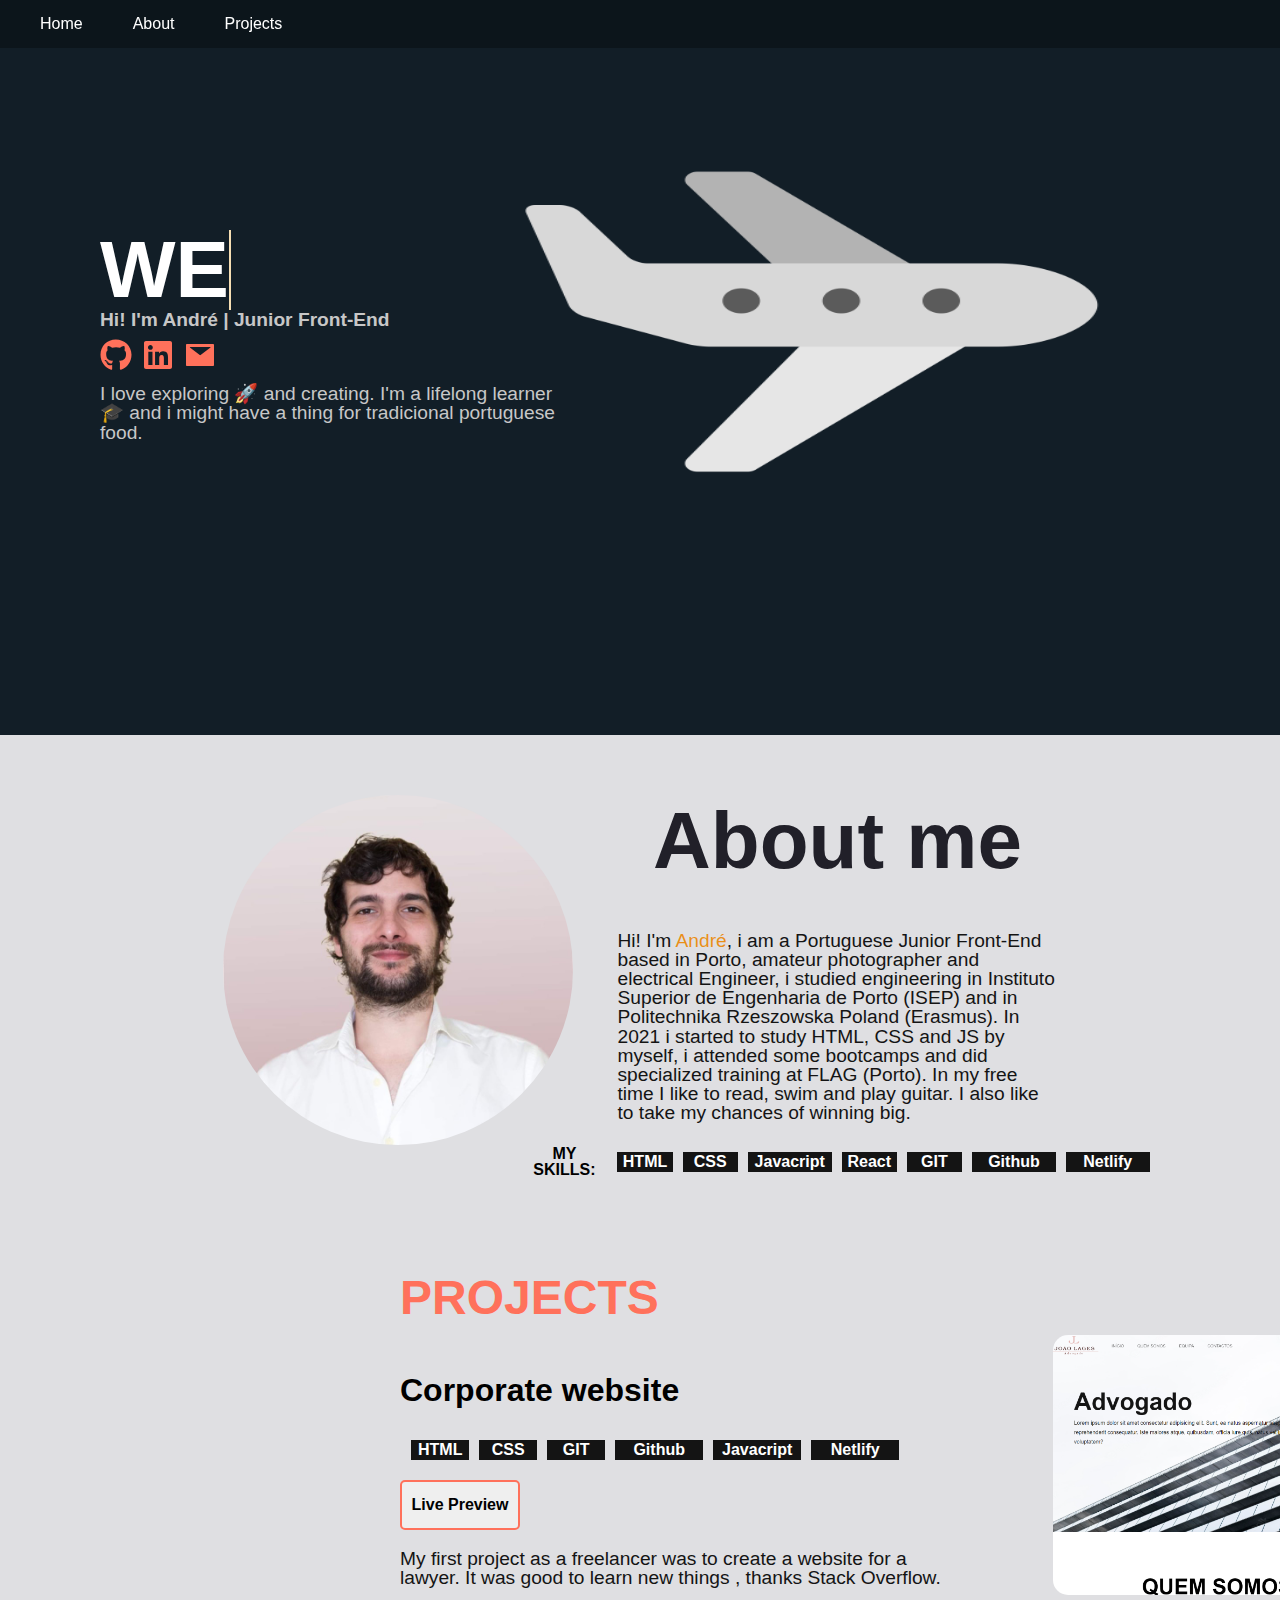
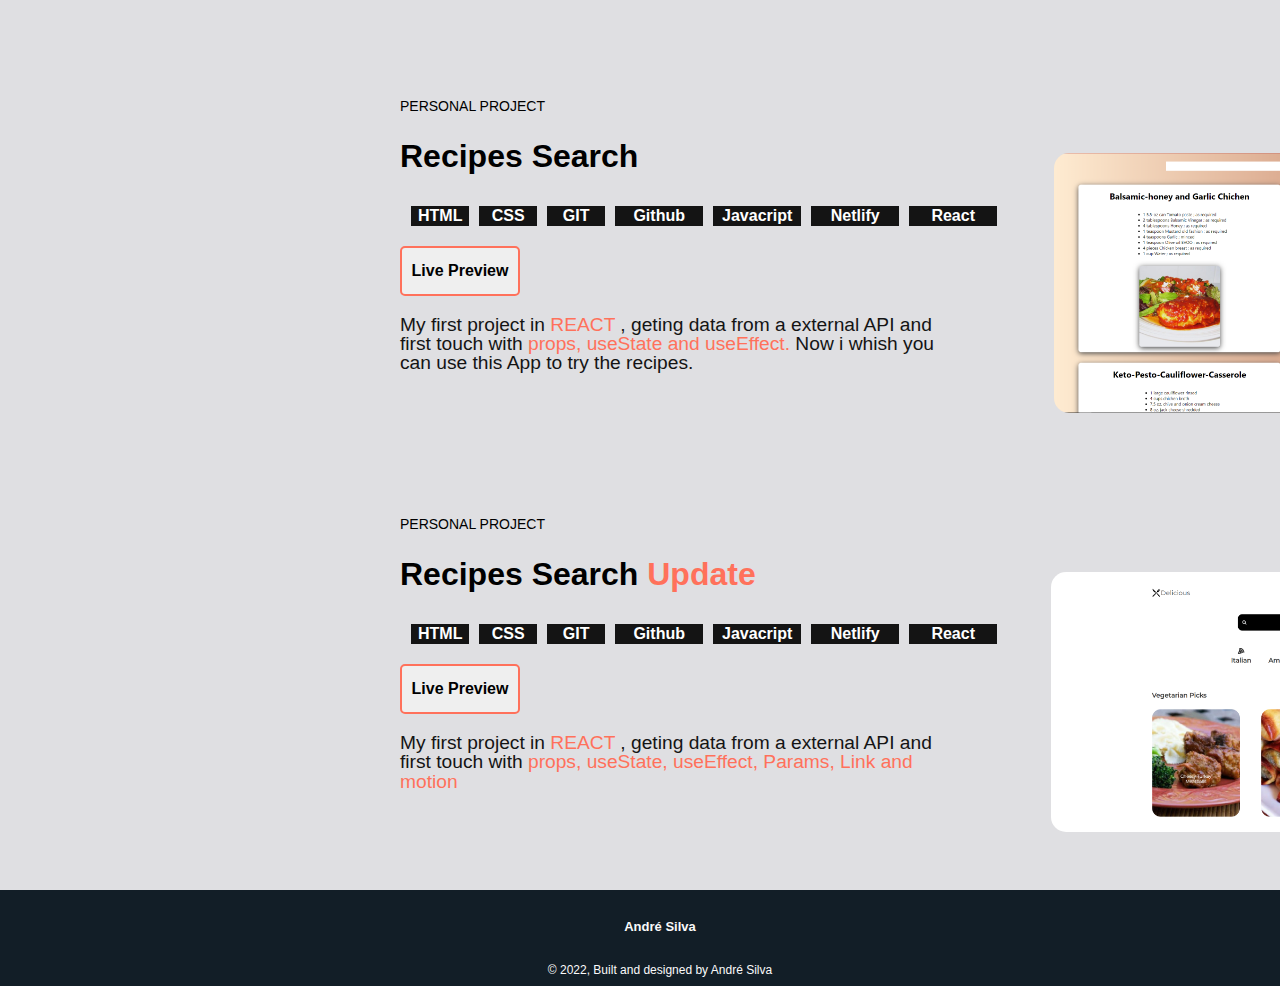
==== index.html @ 466aa3d3 "13 commit" ====
<!DOCTYPE html>
<html lang="en">

<head>
  <meta charset="UTF-8">
  <meta http-equiv="X-UA-Compatible" content="IE=edge">
  <meta name="viewport" content="width=device-width, initial-scale=1.0">
  <link rel="stylesheet" href="style.css">
  <link rel="icon" href="./img/favicon.ico" type="image/x-icon">
  <title>André Silva</title>
</head>

<body>

  <div class="preloader">
    <img src="/img/loading-opaque.gif" alt="">
    <h3>Loading....</h3>
  </div>

  <header>
    <div id="nav" class="nav-container">
      <div class="logo-container">
        <a href="/index.html">
        </a>
      </div>
      </button>
      <button class="mobile-nav-toggle" aria-controls="right-side-nav" aria-expanded="false">
        <span class="sr-only"></span>
      </button>

      <div id="right-side-nav" data-visible="false" class="right-side-nav">
        <div class="nav-items">
          <ul id="menu">
            <li><a class="nav" href="/index.html">Home</a></li>
            <li><a class="nav" href="/#me">About</a></li>
            <li><a class="nav" href="/#proj">Projects</a></li>
          </ul>
        </div>
      </div>
    </div>
  </header>

  <div class="main">
    <div class="mission">
      <div class="content">
        <h4 class="typing"> </h4>
        <img class="plane" src="./img/PLANE.png" alt="">
        <img class="cloud1" src="./img/CLOUDS.png" alt="cloud1">
        <img class="cloud2" src="./img/CLOUDS.png" alt="cloud2">
        <img class="cloud3" src="./img/CLOUDS.png" alt="cloud3">

        <h4 class="description"> Hi! I'm André | Junior Front-End
          <div class="social">
            <a href="https://github.com/andremasilva">
              <svg stroke="currentColor" fill="currentColor" stroke-width="0" viewBox="0 0 496 512" height="1em"
                width="1em" xmlns="http://www.w3.org/2000/svg" style="  font-size: 2rem;color: rgb(255, 113, 91);">
                <path
                  d="M165.9 397.4c0 2-2.3 3.6-5.2 3.6-3.3.3-5.6-1.3-5.6-3.6 0-2 2.3-3.6 5.2-3.6 3-.3 5.6 1.3 5.6 3.6zm-31.1-4.5c-.7 2 1.3 4.3 4.3 4.9 2.6 1 5.6 0 6.2-2s-1.3-4.3-4.3-5.2c-2.6-.7-5.5.3-6.2 2.3zm44.2-1.7c-2.9.7-4.9 2.6-4.6 4.9.3 2 2.9 3.3 5.9 2.6 2.9-.7 4.9-2.6 4.6-4.6-.3-1.9-3-3.2-5.9-2.9zM244.8 8C106.1 8 0 113.3 0 252c0 110.9 69.8 205.8 169.5 239.2 12.8 2.3 17.3-5.6 17.3-12.1 0-6.2-.3-40.4-.3-61.4 0 0-70 15-84.7-29.8 0 0-11.4-29.1-27.8-36.6 0 0-22.9-15.7 1.6-15.4 0 0 24.9 2 38.6 25.8 21.9 38.6 58.6 27.5 72.9 20.9 2.3-16 8.8-27.1 16-33.7-55.9-6.2-112.3-14.3-112.3-110.5 0-27.5 7.6-41.3 23.6-58.9-2.6-6.5-11.1-33.3 2.6-67.9 20.9-6.5 69 27 69 27 20-5.6 41.5-8.5 62.8-8.5s42.8 2.9 62.8 8.5c0 0 48.1-33.6 69-27 13.7 34.7 5.2 61.4 2.6 67.9 16 17.7 25.8 31.5 25.8 58.9 0 96.5-58.9 104.2-114.8 110.5 9.2 7.9 17 22.9 17 46.4 0 33.7-.3 75.4-.3 83.6 0 6.5 4.6 14.4 17.3 12.1C428.2 457.8 496 362.9 496 252 496 113.3 383.5 8 244.8 8zM97.2 352.9c-1.3 1-1 3.3.7 5.2 1.6 1.6 3.9 2.3 5.2 1 1.3-1 1-3.3-.7-5.2-1.6-1.6-3.9-2.3-5.2-1zm-10.8-8.1c-.7 1.3.3 2.9 2.3 3.9 1.6 1 3.6.7 4.3-.7.7-1.3-.3-2.9-2.3-3.9-2-.6-3.6-.3-4.3.7zm32.4 35.6c-1.6 1.3-1 4.3 1.3 6.2 2.3 2.3 5.2 2.6 6.5 1 1.3-1.3.7-4.3-1.3-6.2-2.2-2.3-5.2-2.6-6.5-1zm-11.4-14.7c-1.6 1-1.6 3.6 0 5.9 1.6 2.3 4.3 3.3 5.6 2.3 1.6-1.3 1.6-3.9 0-6.2-1.4-2.3-4-3.3-5.6-2z">
                </path>
              </svg>
              </svg>
            </a>
            <a href="http://www.linkedin.com/in/andrefrontend" target="blank"><svg stroke="currentColor"
                fill="currentColor" stroke-width="0" viewBox="0 0 448 512" height="1em" width="1em"
                xmlns="http://www.w3.org/2000/svg" style="  font-size: 2rem;color: rgb(255, 113, 91);">
                <path
                  d="M416 32H31.9C14.3 32 0 46.5 0 64.3v383.4C0 465.5 14.3 480 31.9 480H416c17.6 0 32-14.5 32-32.3V64.3c0-17.8-14.4-32.3-32-32.3zM135.4 416H69V202.2h66.5V416zm-33.2-243c-21.3 0-38.5-17.3-38.5-38.5S80.9 96 102.2 96c21.2 0 38.5 17.3 38.5 38.5 0 21.3-17.2 38.5-38.5 38.5zm282.1 243h-66.4V312c0-24.8-.5-56.7-34.5-56.7-34.6 0-39.9 27-39.9 54.9V416h-66.4V202.2h63.7v29.2h.9c8.9-16.8 30.6-34.5 62.9-34.5 67.2 0 79.7 44.3 79.7 101.9V416z">
                </path>
              </svg></a>
            <a href="mailto:andremasilva1991@gmail.com"><svg stroke="currentColor" fill="currentColor" stroke-width="0"
                viewBox="0 0 1024 1024" height="1em" width="1em" xmlns="http://www.w3.org/2000/svg"
                style="  font-size: 2rem;color:rgb(255, 113, 91);">
                <path
                  d="M928 160H96c-17.7 0-32 14.3-32 32v640c0 17.7 14.3 32 32 32h832c17.7 0 32-14.3 32-32V192c0-17.7-14.3-32-32-32zm-80.8 108.9L531.7 514.4c-7.8 6.1-18.7 6.1-26.5 0L189.6 268.9A7.2 7.2 0 0 1 194 256h648.8a7.2 7.2 0 0 1 4.4 12.9z">
                </path>
              </svg></a>
          </div>
          <p class="description"> I love exploring 🚀 and creating. I'm a lifelong learner🎓
            and i might have a thing for tradicional portuguese food.
          </p>
        </h4>

      </div>
    </div>
  </div>

  <div id="me" class="block">
    <div class="block-container">
      <div class="block-right">
        <img class="block-img" src="./img/me.jfif" alt="">
      </div>
      <div class="block-left">
        <h2 class="about">About me</h2>
        <p class="description2">Hi! I'm <span style="color:#eb8704e8">André</span>, i am a Portuguese
          Junior
          Front-End
          based in Porto, amateur photographer
          and electrical Engineer, i studied
          engineering in Instituto Superior de Engenharia de Porto (ISEP) and in Politechnika Rzeszowska Poland
          (Erasmus).
          In 2021 i started to study HTML, CSS and JS by myself, i attended some bootcamps and did specialized training
          at FLAG
          (Porto).
          In my free time I like to read, swim and play guitar. I also like to take my chances of winning big.
        </p>

        <div class="skills">
          <div class="skill1"> MY SKILLS: </div>
          <div class="skill2"> HTML </div>
          <div class="skill3"> CSS </div>
          <div class="skill4"> Javacript</div>
          <div class="skill5"> React </div>
          <div class="skill3"> GIT </div>
          <div class="skill4"> Github </div>
          <div class="skill4"> Netlify </div>
        </div>
      </div>
    </div>
  </div>

  <div class="proj" id="proj">


    <div class="projects">
      <div class="project">
        <h1 style="margin-bottom:30px;font-size: 3rem;color: rgb(255, 113, 91)">PROJECTS</h1>
        <h1 style="margin-bottom:30px;font-size: 2rem;">Corporate website</h1>
        <div class="skills">
          <div class="skill2"> HTML </div>
          <div class="skill3"> CSS </div>
          <div class="skill3"> GIT </div>
          <div class="skill4"> Github </div>
          <div class="skill4"> Javacript</div>
          <div class="skill4"> Netlify </div>
        </div>
        <button class="btn"> <a href="https://websitec0mpany.netlify.app/" target="_blank"
            rel="noopener noreferrer">Live
            Preview</a> </button>
        <p>My first project as a freelancer was to create a website for a lawyer.
          It was good to learn new things , thanks Stack Overflow.
        </p>
      </div>
      <div class="block-left">
        <img class="img-proj" src="/img/site test.png" alt="" srcset="">.
        </p>
      </div>
    </div>
    <div class="projects">
      <div class="project">
        PERSONAL PROJECT
        <h1 style="margin-bottom:30px;font-size: 2rem;">Recipes Search</h1>
        <div class="skills">
          <div class="skill2"> HTML </div>
          <div class="skill3"> CSS </div>
          <div class="skill3"> GIT </div>
          <div class="skill4"> Github </div>
          <div class="skill4"> Javacript</div>
          <div class="skill4"> Netlify </div>
          <div class="skill4"> React </div>
        </div>
        <button class="btn"> <a href="https://f0odsearch.netlify.app/" target="_blank" rel="noopener noreferrer">Live
            Preview</a> </button>
        <p>My first project in <span style="color: rgb(255, 113, 91)">REACT</span> , geting data from a external API and
          first touch with <span style="color: rgb(255, 113, 91)">props, useState and
            useEffect.</span>
          Now i whish you can use this App to try the recipes.
        </p>
      </div>
      <div class="block-left">
        <img class="img-proj" src="/img/food.png" alt="" srcset="">.
        </p>
      </div>
    </div>
    <div class="projects">
      <div class="project">
        PERSONAL PROJECT
        <h1 style="margin-bottom:30px;font-size: 2rem;">Recipes Search<span style="color: rgb(255, 113, 91)">
            Update</span></h1>
        <div class="skills">
          <div class="skill2"> HTML </div>
          <div class="skill3"> CSS </div>
          <div class="skill3"> GIT </div>
          <div class="skill4"> Github </div>
          <div class="skill4"> Javacript</div>
          <div class="skill4"> Netlify </div>
          <div class="skill4"> React </div>
        </div>
        <button class="btn"> <a href="https://deliciooouuuus.netlify.app/" target="_blank"
            rel="noopener noreferrer">Live
            Preview</a> </button>
        <p>My first project in <span style="color: rgb(255, 113, 91)">REACT</span> , geting data from a external API and
          first touch with <span style="color: rgb(255, 113, 91)">props, useState,
            useEffect, Params, Link and motion</span>
        </p>
      </div>
      <div class="block-left">
        <img class="img-proj" src="/img/delicious.png" alt="" srcset="">.
        </p>
      </div>
    </div>
  </div>

  <footer>
    <div class='footer'>
      <ul class="fList">
        <li class="ListItem">
          <h6>André Silva</h6>
        </li>
        <li class="ListItem">
          © 2022, Built and designed by André Silva
        </li>
      </ul>
    </div>
  </footer>

  <script src=" app.js"></script>
  <script src="nav.js"></script>
  <script src="lang.js"></script>

</body>

</html>
---- style.css ----
html {
  --scrollbarBG: #dbd8d8;
  --thumbBG: rgba(255, 113, 91, 0.616);
}
body::-webkit-scrollbar {
  width: 20px;
}

body {
  font-family: Arial, Helvetica, sans-serif;
  color: black;
  margin: auto;
  padding: 0;
  box-sizing: border-box;
  scroll-behavior: smooth;
  overflow-x: hidden;
  box-sizing: inherit;
  scrollbar-width: thin;
  scrollbar-color: var(--thumbBG) var(--scrollbarBG);
}
body::-webkit-scrollbar-track {
  background: var(--scrollbarBG);
}
body::-webkit-scrollbar-thumb {
  background-color: var(--thumbBG);
  border-radius: 6px;
  border: 3px solid var(--scrollbarBG);
}

div,
footer,
h1,
h3,
h4,
li,
p {
  font-family: sans-serif;
  line-height: 1;
}

.preloader {
  position: fixed;
  width: 100%;
  height: 100%;
  display: flex;
  flex-direction: column;
  justify-content: center;
  align-items: center;
  top: 0;
  background: #ffffff;
  z-index: 9999;
  transition: opacity 3s ease;
}

.preloader h3 {
  color: rgb(14, 11, 11);
  font-size: 50px;
  font-weight: 800;
  font-family: sans-serif;
}

.disppear {
  opacity: 0;
  pointer-events: none;
}

.nav-container {
  display: flex;
  width: 100%;
  position: fixed;
  width: 10;
  z-index: 999;
  background: rgb(0 0 0 / 29%);
}

.mobile-nav-toggle {
  display: none;
}

@media (max-width: 35em) {
  .right-side-nav {
    justify-content: center;
    position: fixed;
    inset: 0 0 40% 40%;
    border-top-left-radius: 1px;
    border-bottom-left-radius: 15px;
    background-color: #ffffff;
    z-index: 1000;
    transform: translateY(-1000%);
    transition: transform 350ms ease-out;
  }

  .right-side-nav[data-visible="true"] {
    transform: translateX(0%);
  }

  .nav-items ul {
    display: flex;
    flex-direction: column;
    align-items: center;
    align-items: center;
    padding: 0;
  }

  li a {
    color: #000000 !important;
  }

  .mobile-nav-toggle {
    position: absolute;
    background-image: url(./img/hamburger.png);
    background-color: transparent;
    background-repeat: no-repeat;
    width: 2rem;
    border: none;
    aspect-ratio: 1;
    top: 1.5rem;
    right: 2rem;
    z-index: 9999;
    display: block;
  }

  .mobile-nav-toggle[aria-expanded="true"] {
    background-image: url(./img/close.png);
  }
}

.nav-container.sticky {
  background-color: rgb(18, 30, 39);
  transition: 0.5s ease-in-out;
}

.logo {
  height: 80px;
  width: 200px;
  cursor: pointer;
}

.right-side-nav {
  display: flex;
  align-items: center;
  margin-right: auto;
}

.nav-items ul {
  display: flex;
  list-style-type: none;
  gap: 50px;
}

.nav {
  text-decoration: none;
  color: #ffffff;
  cursor: pointer;
  font-size: medium;
}

li a:hover {
  text-decoration: underline 5px;
  text-decoration-color: rgb(255, 113, 91);
}

.left-side-nav {
  display: flex;
  align-items: center;
}

.langues-container ul {
  list-style-type: none;
  margin-right: 10px;
}

.mission {
  display: flex;
  height: 700px;
  width: 100%;
  background: rgb(18, 30, 39);
  background-size: 100% 100%;
  padding-top: 35px;
}

.content {
  display: flex;
  flex-direction: column;
  margin: 165px 0 0 100px;
  width: 50%;
  height: 30%;
  color: rgb(255, 255, 255);
  align-content: center;
  justify-content: center;
}

.plane {
  width: 600px;
  height: 400px;
  position: absolute;
  right: 170px;
  animation: plane 1s infinite 1s;
}

@keyframes plane {
  0% {
    transform: translatey(0px);
  }

  50% {
    transform: translatey(-20px);
  }

  100% {
    transform: translatey(0px);
  }
}

.cloud1,
.cloud2,
.cloud3 {
  height: 50px;
  position: absolute;
  right: 0;
}

.cloud1 {
  top: 15%;
  transform: translate(100%, -5%);
  animation: clouds 1s infinite 3s;
}

.cloud2 {
  top: 30%;
  transform: translate(100%, -30%);
  animation: clouds 1.5s infinite 3s;
}

.cloud3 {
  top: 65%;
  transform: translate(100%);
  animation: clouds 2s infinite 1.5s;
}

@keyframes clouds {
  from {
    right: 0%;
  }

  to {
    right: 120%;
  }
}

@keyframes portrait {
  0% {
    right: 1000px;
    bottom: 0px;
  }

  25% {
    right: 50px;
    bottom: 0px;
  }

  50% {
    right: 30px;
    bottom: 0px;
  }

  100% {
    right: 0px;
    bottom: 0px;
  }
}

.description {
  font: "Montserrat";
  width: 473px;
  margin-top: 0;
  font-size: 20px;
  position: relative;
  animation-name: h4;
  animation-duration: 2s;
  color: rgb(199, 199, 199);
  font-size: 1.2rem;
}

.typing {
  position: relative;
  font-size: 80px;
  margin-bottom: 0;
}

.typing::after {
  content: "";
  position: absolute;
  width: 2px;
  height: 5%;
  border-top: 80px solid wheat;
  animation: blink 0.5s infinite ease;
}

@keyframes blink {
  0% {
    opacity: 0;
  }

  100% {
    opacity: 1;
  }
}

@keyframes h4 {
  0% {
    right: 1000px;
    bottom: 0px;
  }

  25% {
    right: 50px;
    bottom: 0px;
  }

  50% {
    right: 20px;
    bottom: 0px;
  }

  100% {
    right: 0px;
    bottom: 0px;
  }
}

h2 {
  margin-bottom: 50px;
  font-size: 90px;
  font-weight: bold;
}

.text {
  font-family: "Montserrat";
  text-align: center;
  font-size: 20px;
  margin-bottom: 14px;
  margin-right: 22px;
  width: 100%;
}

.team {
  background-color: #f5f5f5;
  padding-top: 70px;
  padding-top: 5px;
  display: flex;
  justify-content: center;
}

.skills {
  list-style: none;
  color: rgb(255, 255, 255);
  padding: 0.25rem 0.7rem;
  margin: 0px 0.25rem 1rem 0px;
  font-size: 0.8rem;
  font-weight: 700;
  text-align: center;
  display: flex;
  -webkit-box-pack: center;
  justify-content: center;
  -webkit-box-align: center;
  align-items: center;
  font-size: 1rem;
  gap: 10px;
}

.skill1 {
  font-weight: 600;
  text-align: center;
  vertical-align: middle;
  color: #000000;
}

.skill2,
.skill3,
.skill5 {
  display: flex;
  background: #141414;
  width: 58px;
  justify-content: space-around;
  text-align: center;
  vertical-align: middle;
  line-height: 20px;
}

.skill4 {
  display: flex;
  background: #141414;
  width: 88px;
  justify-content: space-around;
  vertical-align: middle;
  line-height: 20px;
}

.projects {
  display: flex;
  flex-direction: row;
  flex-wrap: nowrap;
  justify-content: space-around;
  background: rgb(223, 223, 226);
  padding: 0 500px 0 200px;
}

p,
h3 {
  color: #141414;
  font-size: 1.2rem;
  font-weight: 300;
}

.project {
  font: normal 14px/175% "futura", Arial, Helvetica, sans-serif;
  display: flex;
  flex-flow: row nowrap;
  padding: 0 200px 0 200px;
  justify-content: center;
  background: rgb(223, 223, 226);
  flex-direction: column;
  align-content: space-around;
  align-items: flex-start;
  margin-bottom: 40px;
  min-width: 35rem;
}

.img-proj {
  margin-top: 100px;
  min-width: 500px;
  height: 260px;
  border-radius: 15px;
}

.btn {
  height: 50px;
  width: 120px;
  border: 2px solid rgb(255, 113, 91);
  border-radius: 5px;
  transition-duration: 0.4s;
  cursor: pointer;
  font-weight: bold;
}

.btn:hover {
  background-color: rgb(255, 113, 91);
}

a {
  font: "futura";
  color: #000000;
  text-decoration: none;
  font-size: 16px;
}

.block-container {
  display: flex;
  justify-content: space-around;
  padding: 0 200px 0 200px;
  align-items: flex-start;
  background: rgb(223, 223, 226);
  height: 500px;
}

.social {
  width: 1000px;
  display: flex;
  gap: 10px;
  margin: 10px 0 10px 0;
  font-size: 2rem;
}

.block-left {
  display: flex;
  flex-direction: column;
  align-items: center;
  width: 50%;
  font-size: 20px;
}

.block-left h2 {
  font-size: 80px;
  font-family: sans-serif;
  margin-bottom: 30px;
  color: rgb(33, 32, 41);
}

.block-right {
  display: flex;
}

.block-img {
  margin-top: 60px;
  height: 350px;
  border-radius: 277px;
  cursor: pointer;
}

.block-img:hover {
  margin-top: 40px;
  height: 400px;
  border-radius: 277px;
}

.contact-block {
  display: flex;
  justify-content: space-around;
  padding: 0 200px 0 200px;
  align-items: flex-start;
  background: rgb(223, 223, 226);
  height: 300px;
}

/* Footer */
.footer {
  width: 100%;
  font-size: 12px;
  background: rgb(18, 30, 39);
  min-height: 6rem;
  color: #fafafa;
}

.fList {
  display: grid;
  grid-template-columns: 1fr;
  color: #fafafa;
  justify-items: center;
  list-style: none;
  margin: auto;
}

h6 {
  font-size: 13px;
}

@media only screen and (max-width: 600px) {
  html,
  body {
    overflow-x: hidden;
  }
}

@media only screen and (max-width: 600px) {
  .main {
    width: 455px;
  }

  .preloader {
    display: none;
  }

  .description {
    width: 240px;
  }

  .about {
    text-align: center;
  }

  .plane {
    display: none;
  }

  .cloud1,
  .cloud2,
  .cloud3 {
    display: none;
  }

  .typing {
    font-size: 40px;
    margin-bottom: 10px;
  }

  .typing::after {
    display: none;
  }

  .block-container {
    height: fit-content;
    flex-direction: column;
    align-items: center;
  }

  .skills {
    flex-direction: column;
  }

  p {
    text-align: left;
    padding: 1px;
    width: 309px;
  }

  h1 {
    text-align: center;
  }
  .project {
    justify-content: center;
    padding: 0;
  }
  .project {
    align-items: center;
    padding: 0;
  }

  .img-proj {
    display: none;
  }

  ul.fList {
    padding: 0;
  }
}
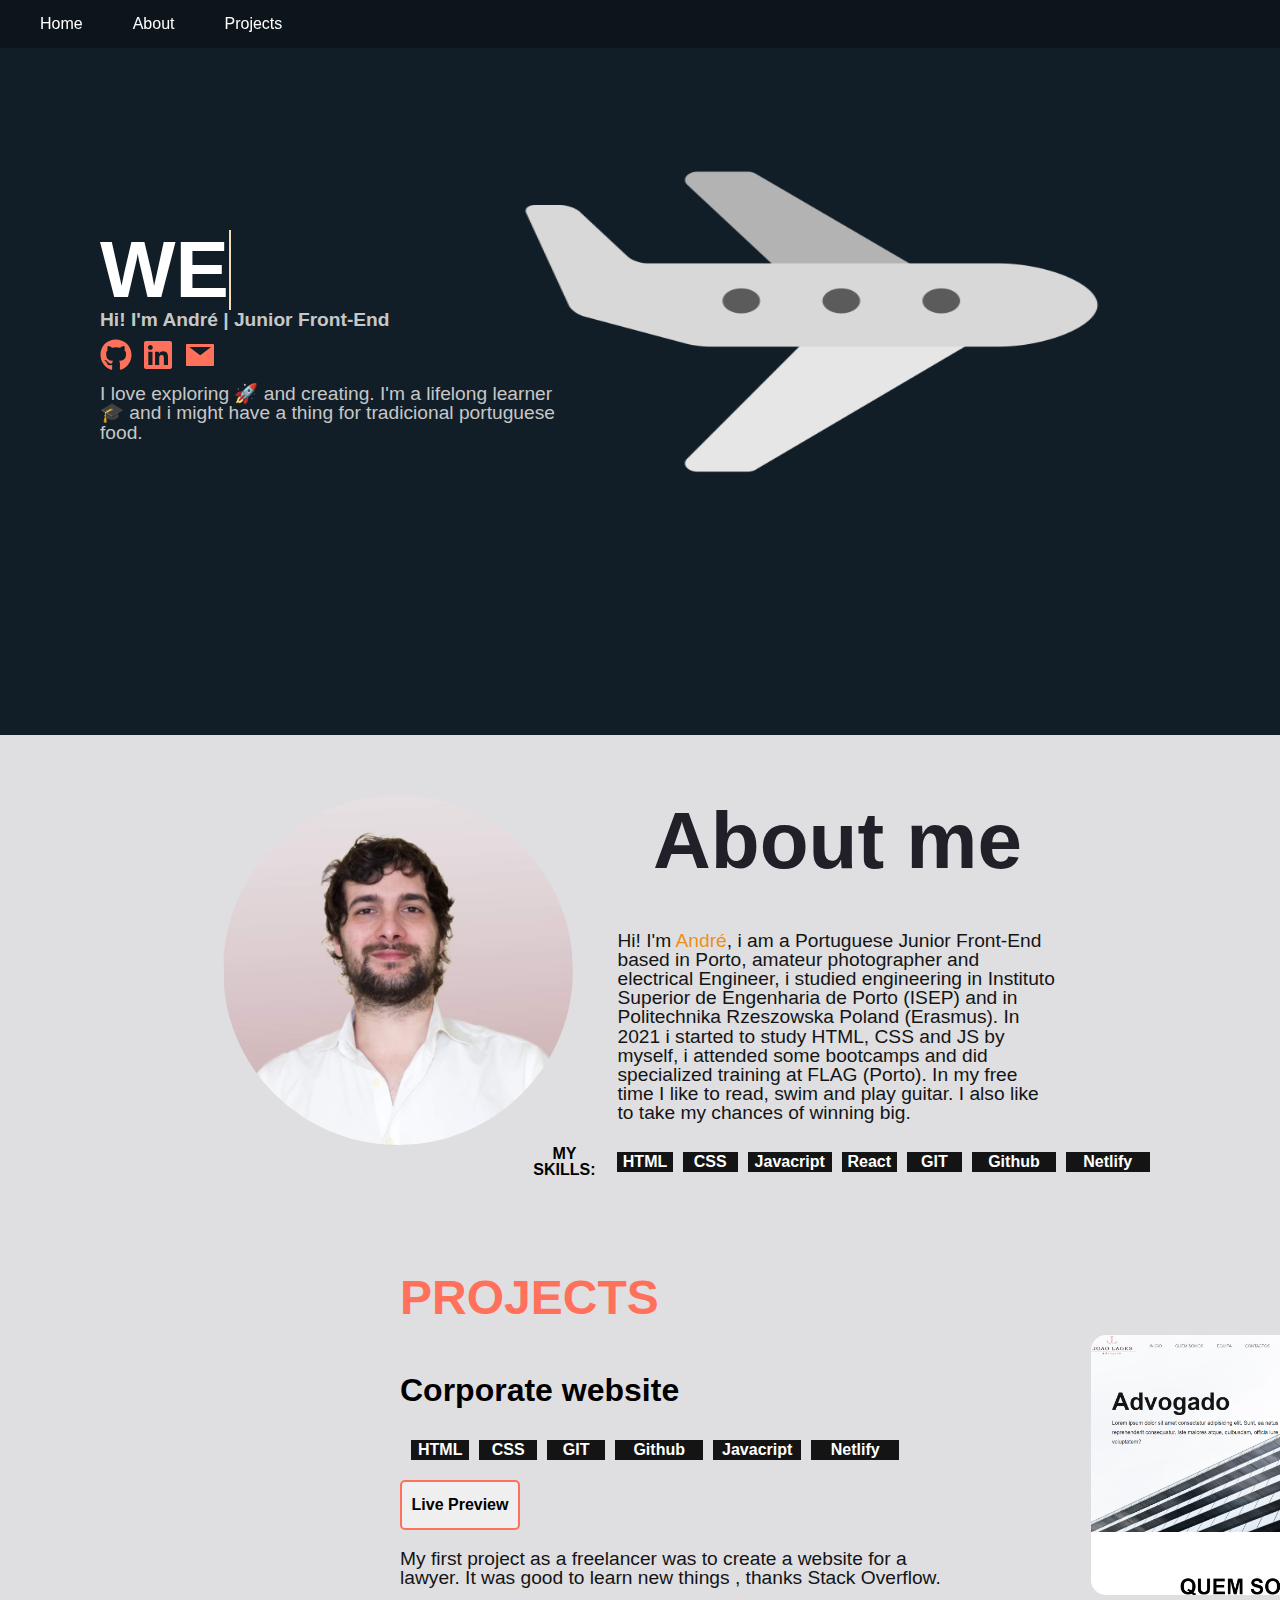
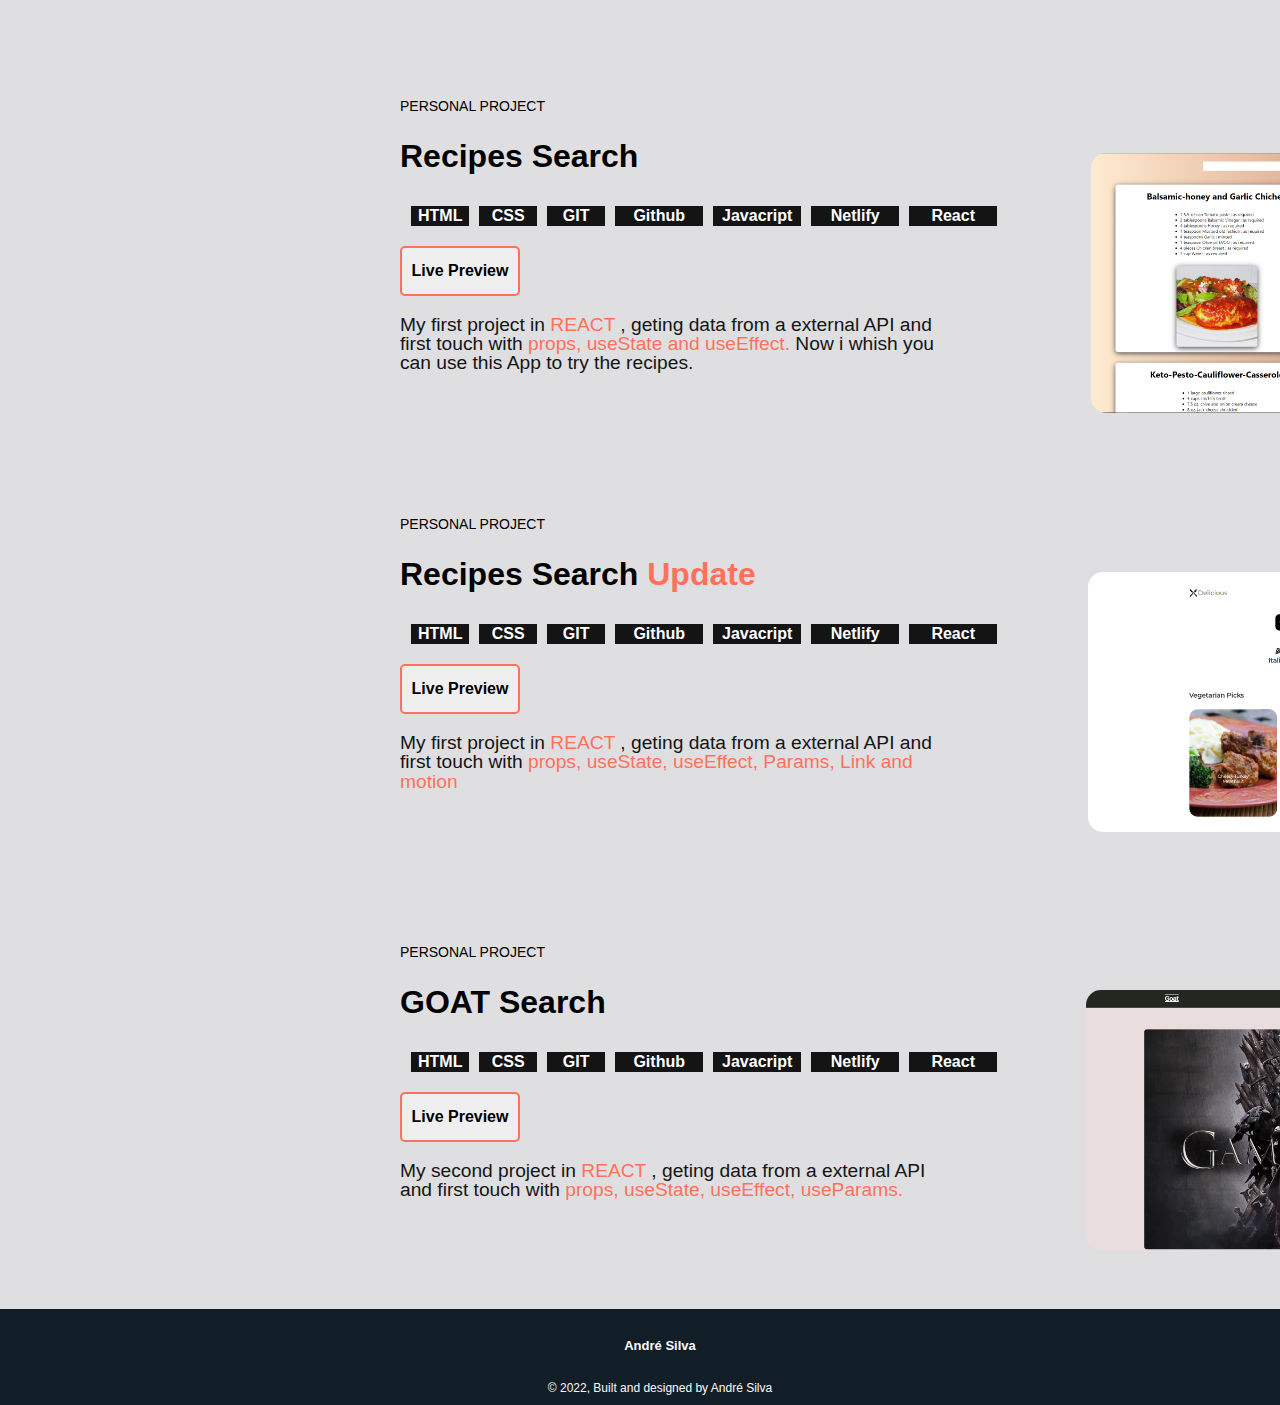
==== commit a4546e60: "goat commit" ====
--- a/index.html
+++ b/index.html
@@ -198,6 +198,32 @@
         </p>
       </div>
     </div>
+    <div class="projects">
+      <div class="project">
+        PERSONAL PROJECT
+        <h1 style="margin-bottom:30px;font-size: 2rem;">GOAT Search</h1>
+        <div class="skills">
+          <div class="skill2"> HTML </div>
+          <div class="skill3"> CSS </div>
+          <div class="skill3"> GIT </div>
+          <div class="skill4"> Github </div>
+          <div class="skill4"> Javacript</div>
+          <div class="skill4"> Netlify </div>
+          <div class="skill4"> React </div>
+        </div>
+        <button class="btn"> <a href="https://game0fthr0nes.netlify.app/" target="_blank" rel="noopener noreferrer">Live
+            Preview</a> </button>
+        <p>My second project in <span style="color: rgb(255, 113, 91)">REACT</span> , geting data from a external API
+          and
+          first touch with <span style="color: rgb(255, 113, 91)">props, useState,
+            useEffect, useParams.</span>
+        </p>
+      </div>
+      <div class="block-left">
+        <img class="img-proj" src="/img/goat.png" alt="" srcset="">.
+        </p>
+      </div>
+    </div>
   </div>
 
   <footer>
--- a/style.css
+++ b/style.css
@@ -403,7 +403,7 @@
   flex-wrap: nowrap;
   justify-content: space-around;
   background: rgb(223, 223, 226);
-  padding: 0 500px 0 200px;
+  padding: 0 350px 0 200px;
 }
 
 p,
@@ -429,7 +429,7 @@
 
 .img-proj {
   margin-top: 100px;
-  min-width: 500px;
+  max-width: 40rem;
   height: 260px;
   border-radius: 15px;
 }
@@ -500,7 +500,7 @@
 
 .block-img:hover {
   margin-top: 40px;
-  height: 400px;
+  min-height: 400px;
   border-radius: 277px;
 }
 
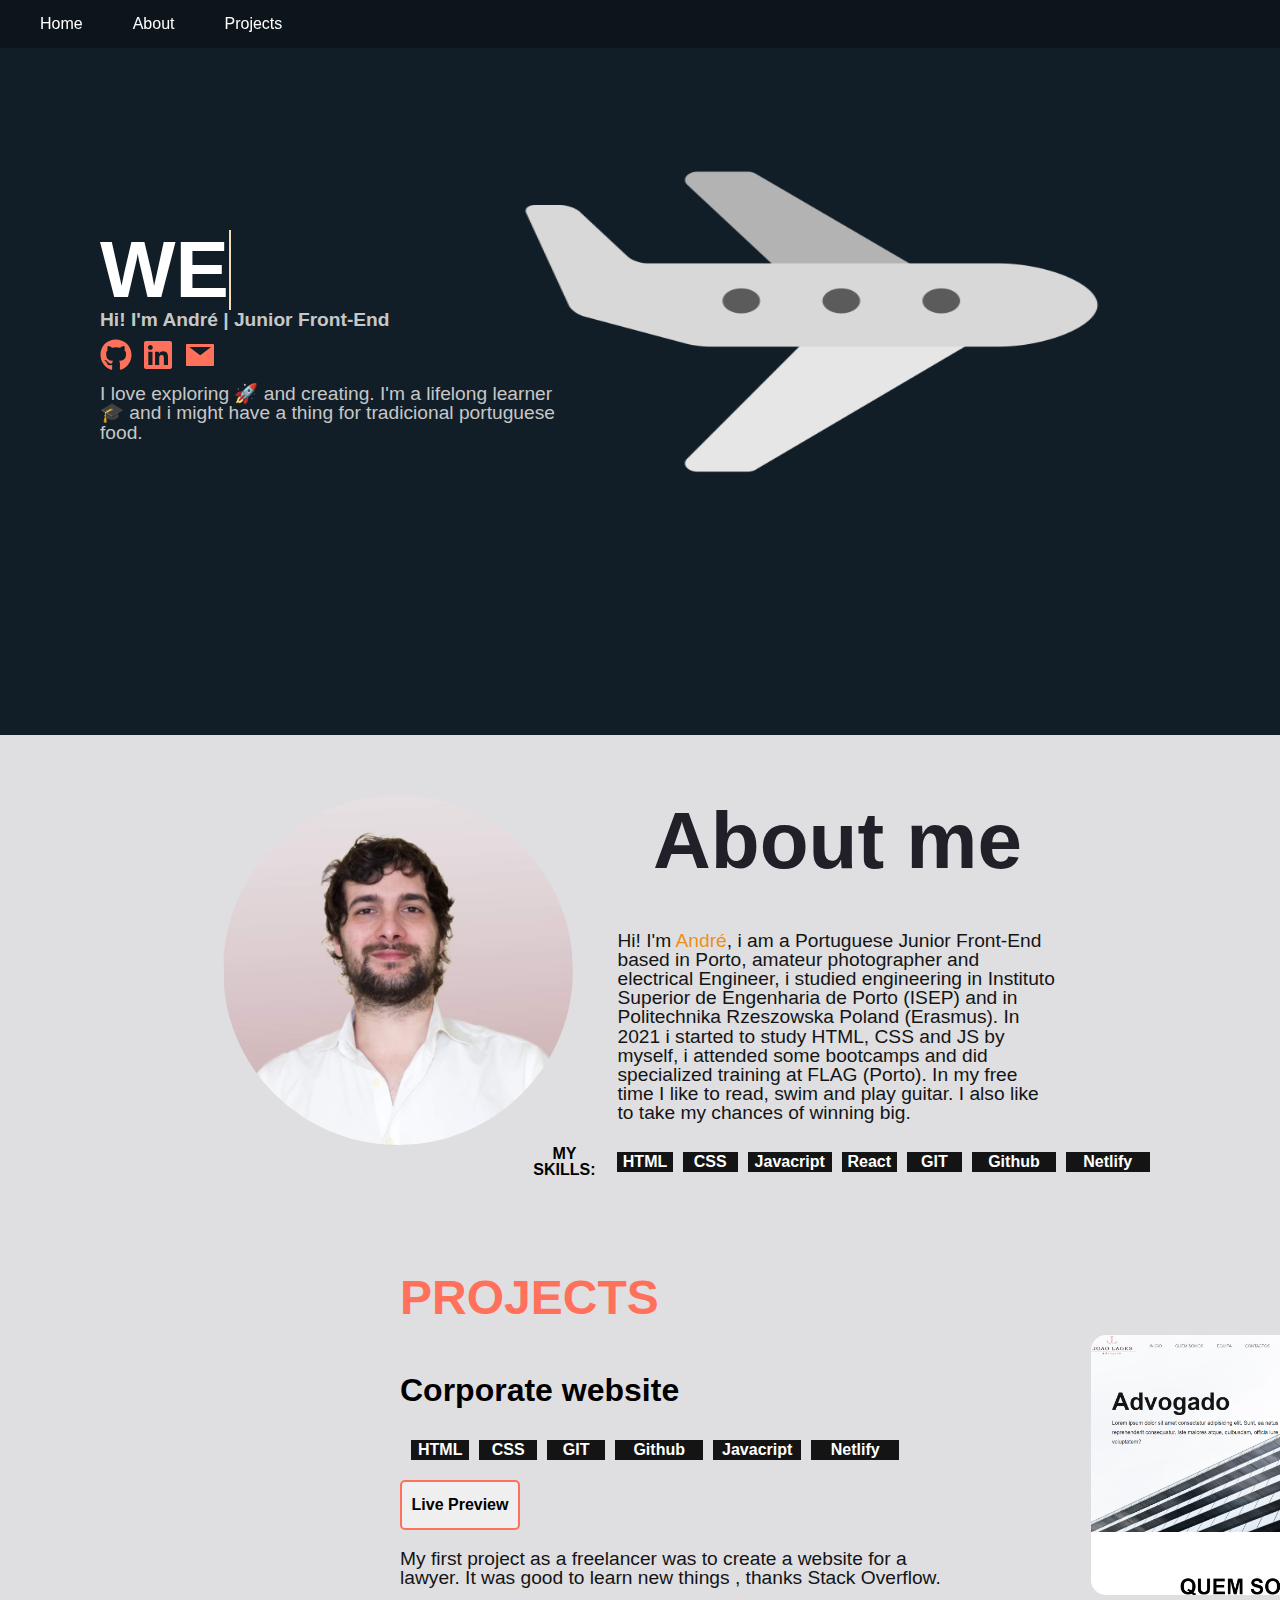
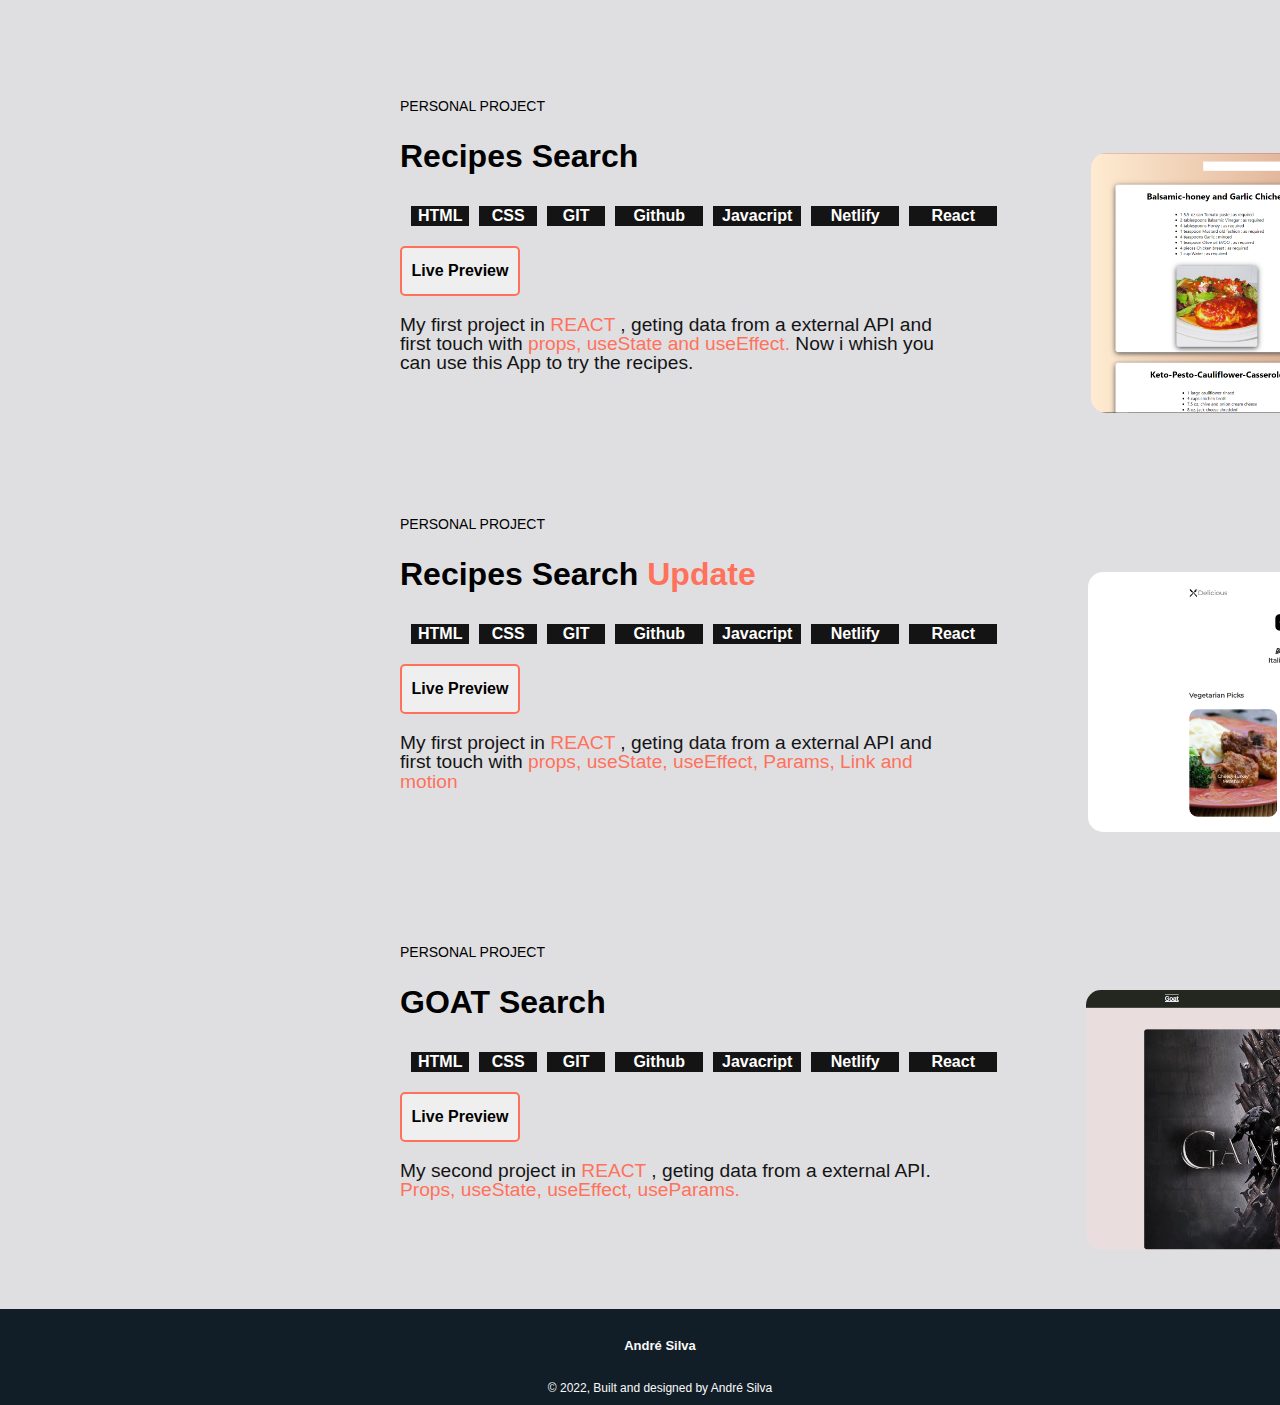
==== commit 658f9044: "goat1 commit" ====
--- a/index.html
+++ b/index.html
@@ -213,10 +213,8 @@
         </div>
         <button class="btn"> <a href="https://game0fthr0nes.netlify.app/" target="_blank" rel="noopener noreferrer">Live
             Preview</a> </button>
-        <p>My second project in <span style="color: rgb(255, 113, 91)">REACT</span> , geting data from a external API
-          and
-          first touch with <span style="color: rgb(255, 113, 91)">props, useState,
-            useEffect, useParams.</span>
+        <p>My second project in <span style="color: rgb(255, 113, 91)">REACT</span> , geting data from a external API.
+          <span style="color: rgb(255, 113, 91)">Props, useState, useEffect, useParams.</span>
         </p>
       </div>
       <div class="block-left">
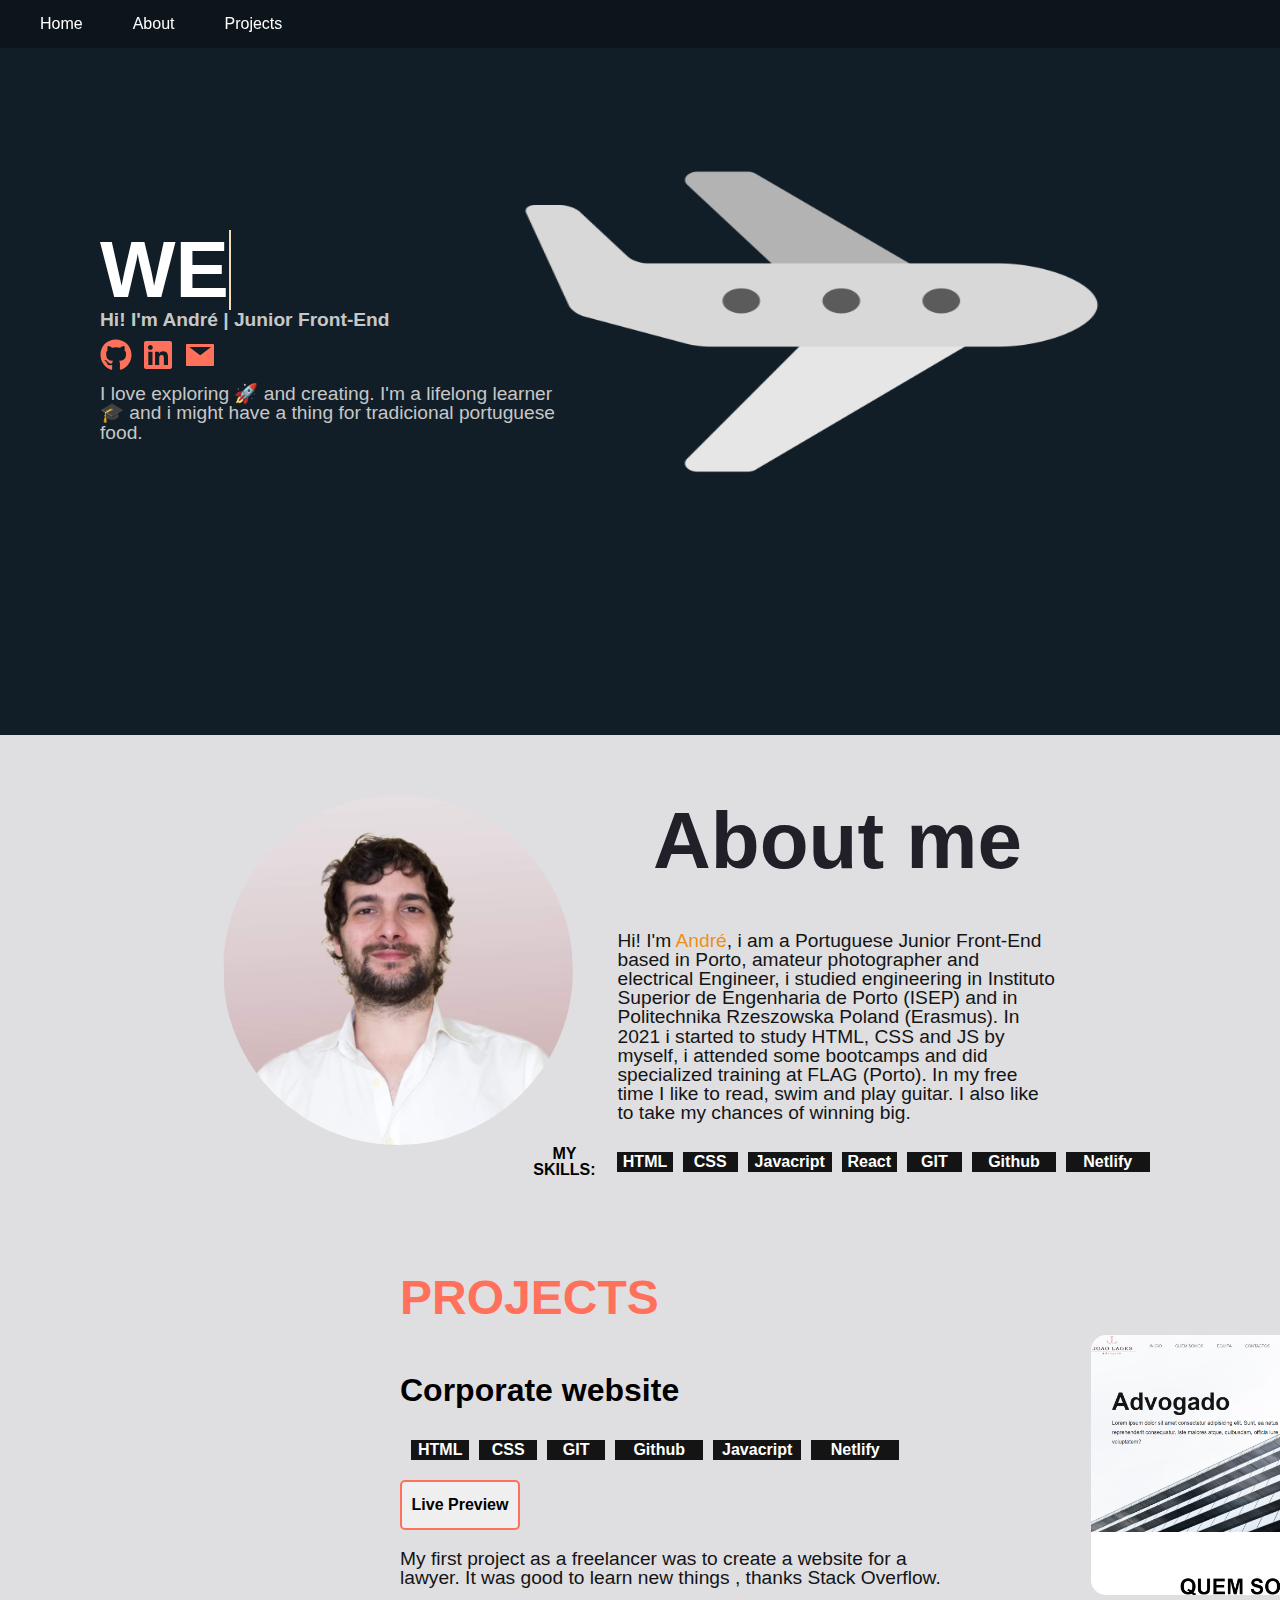
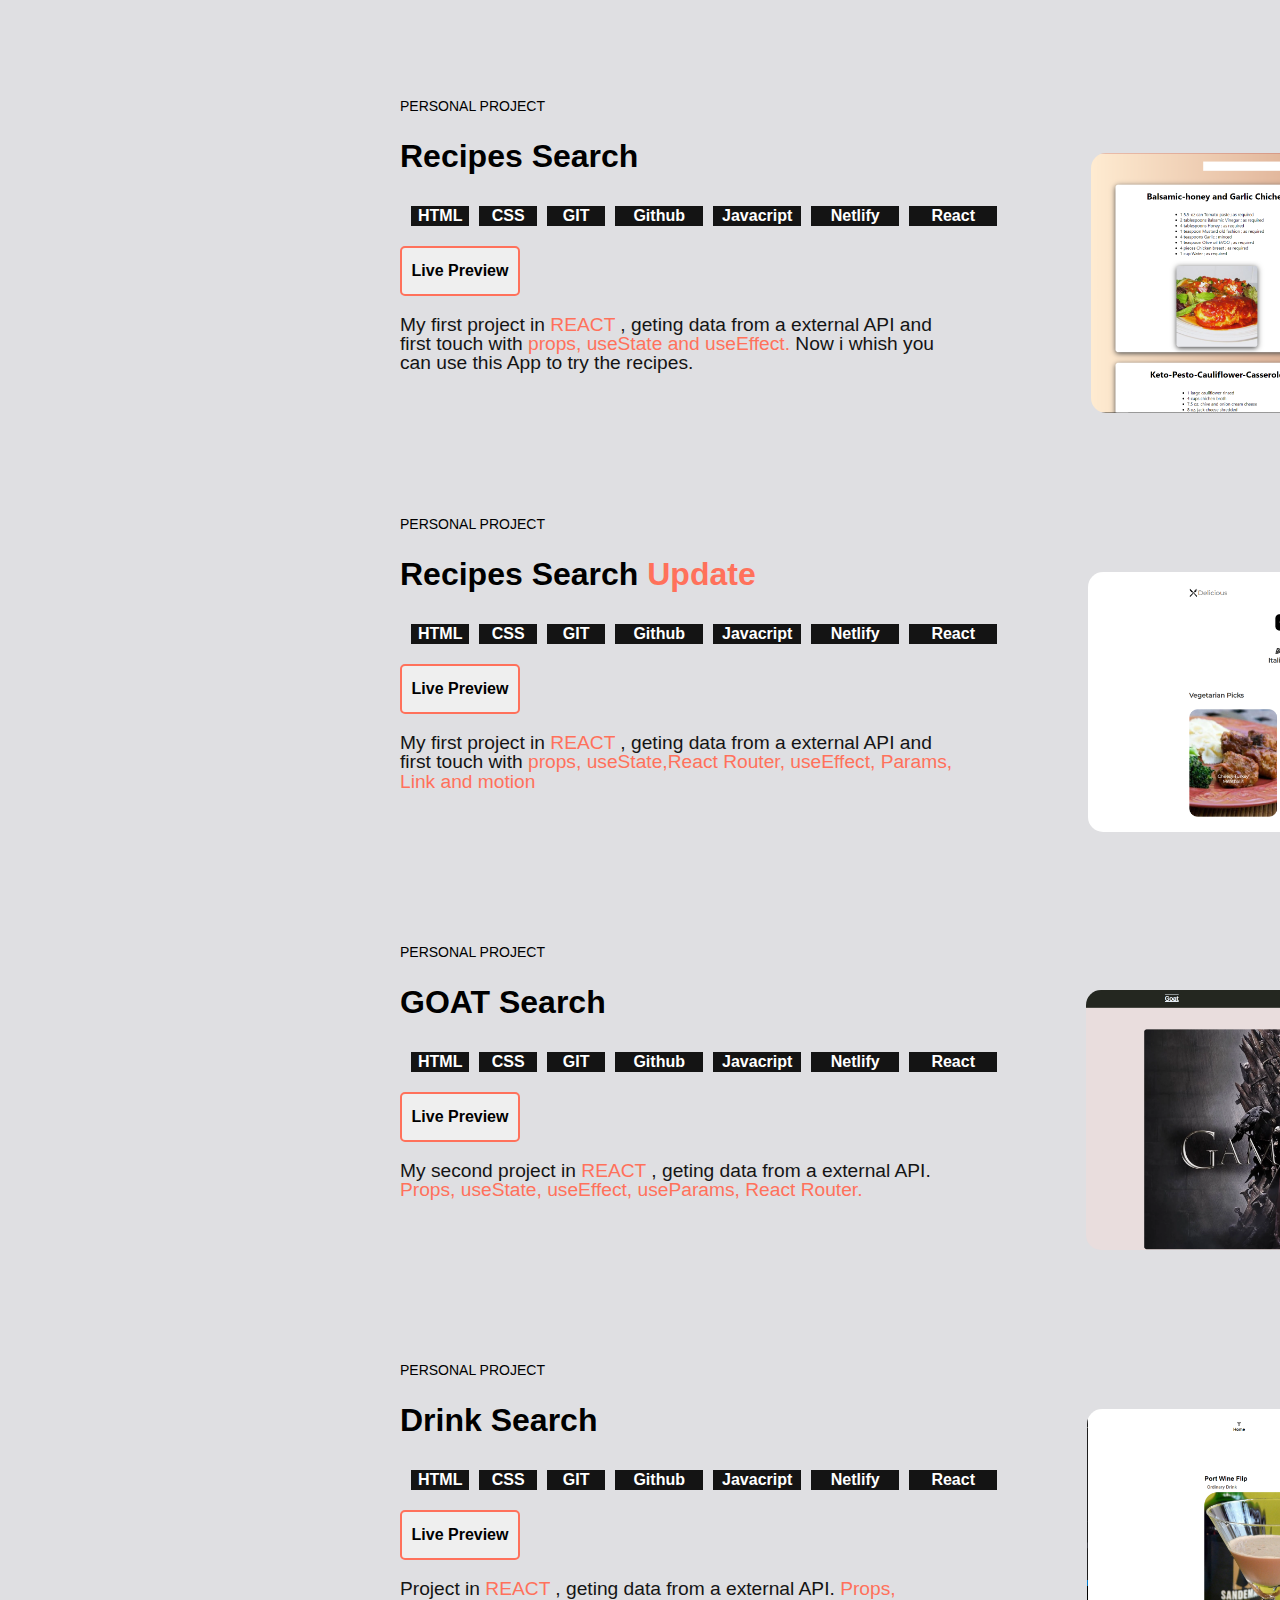
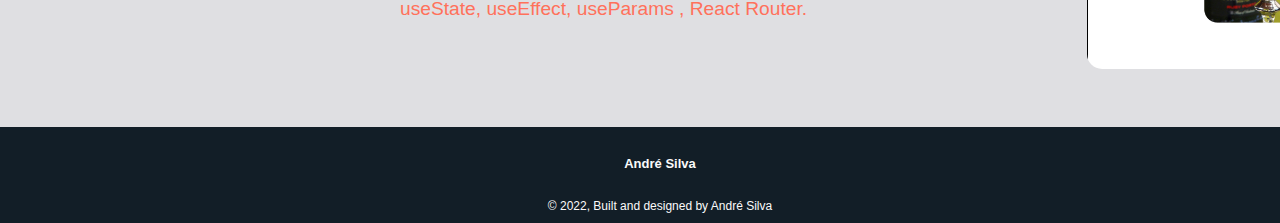
==== commit 6bc6d8cc: "drinkapp commit" ====
--- a/index.html
+++ b/index.html
@@ -189,7 +189,7 @@
             rel="noopener noreferrer">Live
             Preview</a> </button>
         <p>My first project in <span style="color: rgb(255, 113, 91)">REACT</span> , geting data from a external API and
-          first touch with <span style="color: rgb(255, 113, 91)">props, useState,
+          first touch with <span style="color: rgb(255, 113, 91)">props, useState,React Router,
             useEffect, Params, Link and motion</span>
         </p>
       </div>
@@ -214,11 +214,35 @@
         <button class="btn"> <a href="https://game0fthr0nes.netlify.app/" target="_blank" rel="noopener noreferrer">Live
             Preview</a> </button>
         <p>My second project in <span style="color: rgb(255, 113, 91)">REACT</span> , geting data from a external API.
-          <span style="color: rgb(255, 113, 91)">Props, useState, useEffect, useParams.</span>
+          <span style="color: rgb(255, 113, 91)">Props, useState, useEffect, useParams, React Router.</span>
         </p>
       </div>
       <div class="block-left">
         <img class="img-proj" src="/img/goat.png" alt="" srcset="">.
+        </p>
+      </div>
+    </div>
+    <div class="projects">
+      <div class="project">
+        PERSONAL PROJECT
+        <h1 style="margin-bottom:30px;font-size: 2rem;">Drink Search</h1>
+        <div class="skills">
+          <div class="skill2"> HTML </div>
+          <div class="skill3"> CSS </div>
+          <div class="skill3"> GIT </div>
+          <div class="skill4"> Github </div>
+          <div class="skill4"> Javacript</div>
+          <div class="skill4"> Netlify </div>
+          <div class="skill4"> React </div>
+        </div>
+        <button class="btn"> <a href="https://mydrinkapp.netlify.app/" target="_blank" rel="noopener noreferrer">Live
+            Preview</a> </button>
+        <p> Project in <span style="color: rgb(255, 113, 91)">REACT</span> , geting data from a external API.
+          <span style="color: rgb(255, 113, 91)">Props, useState, useEffect, useParams , React Router.</span>
+        </p>
+      </div>
+      <div class="block-left">
+        <img class="img-proj" src="/img/drink.png" alt="" srcset="">.
         </p>
       </div>
     </div>
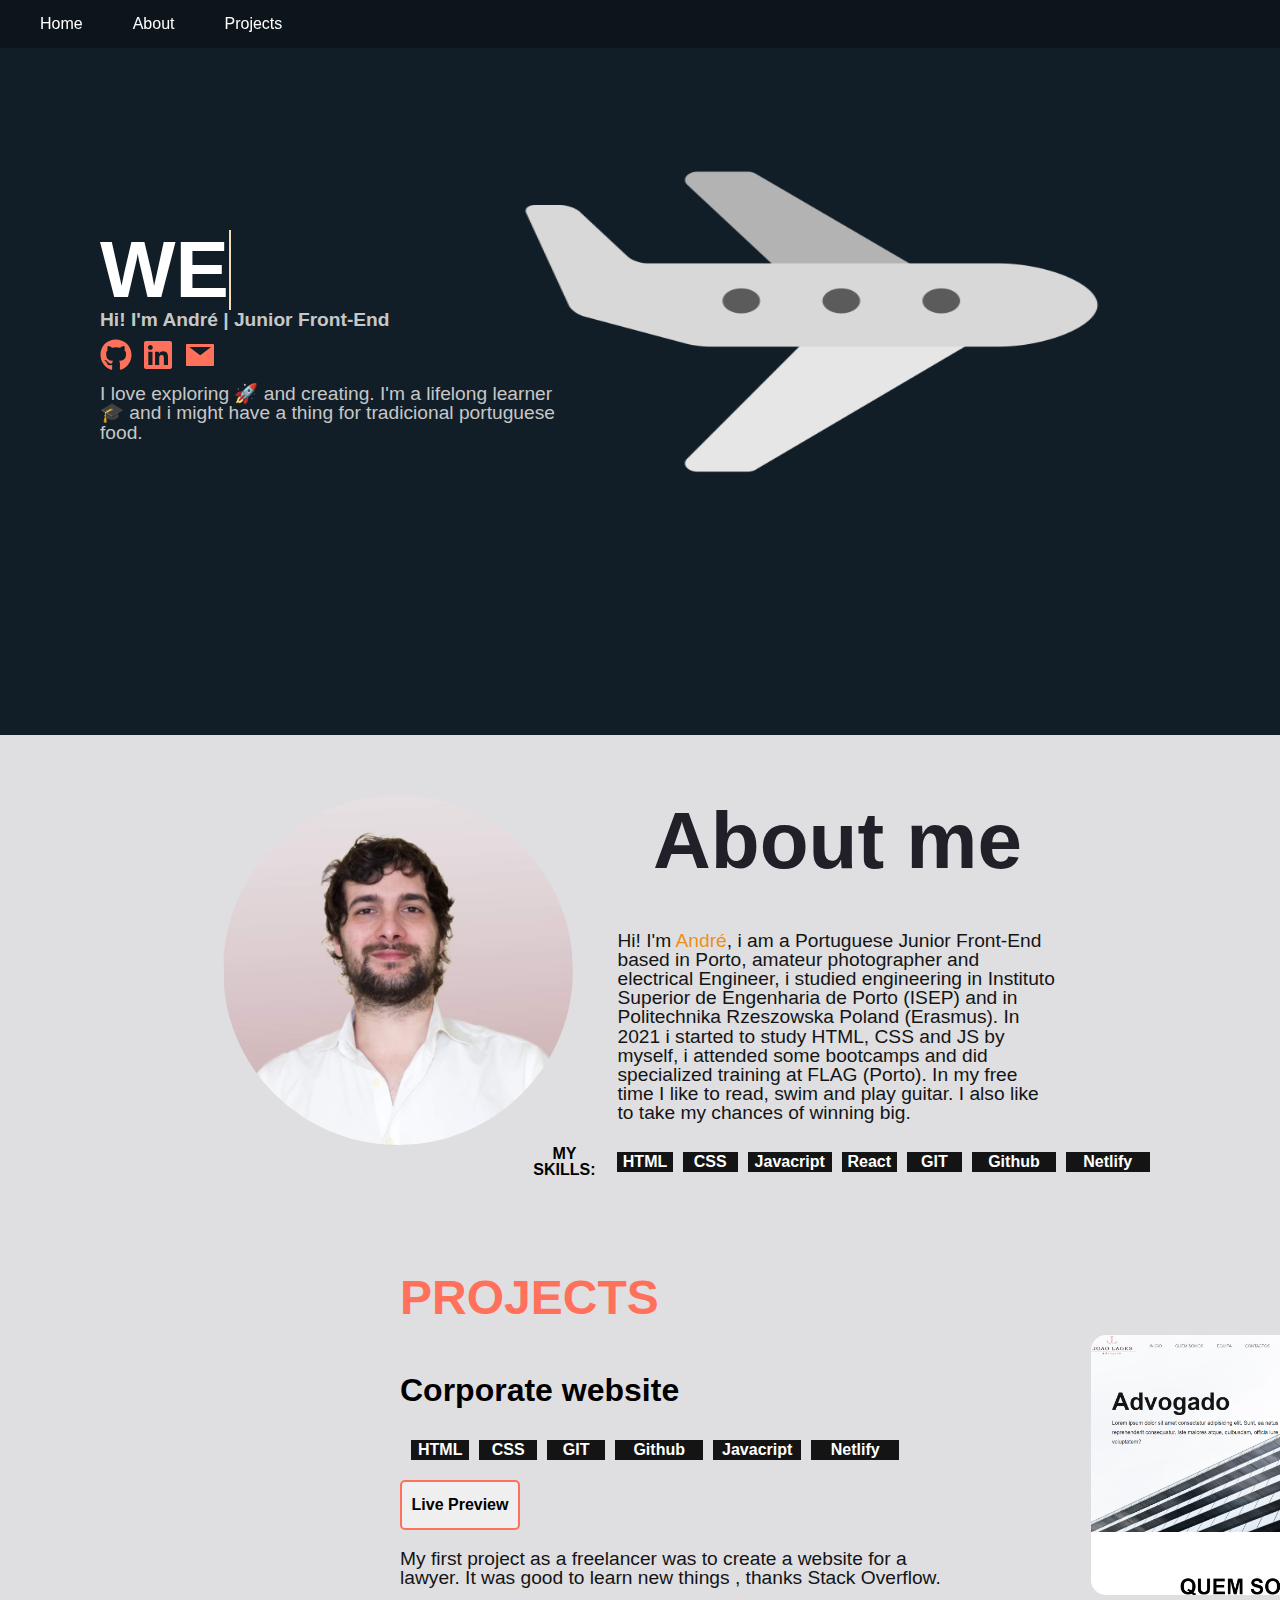
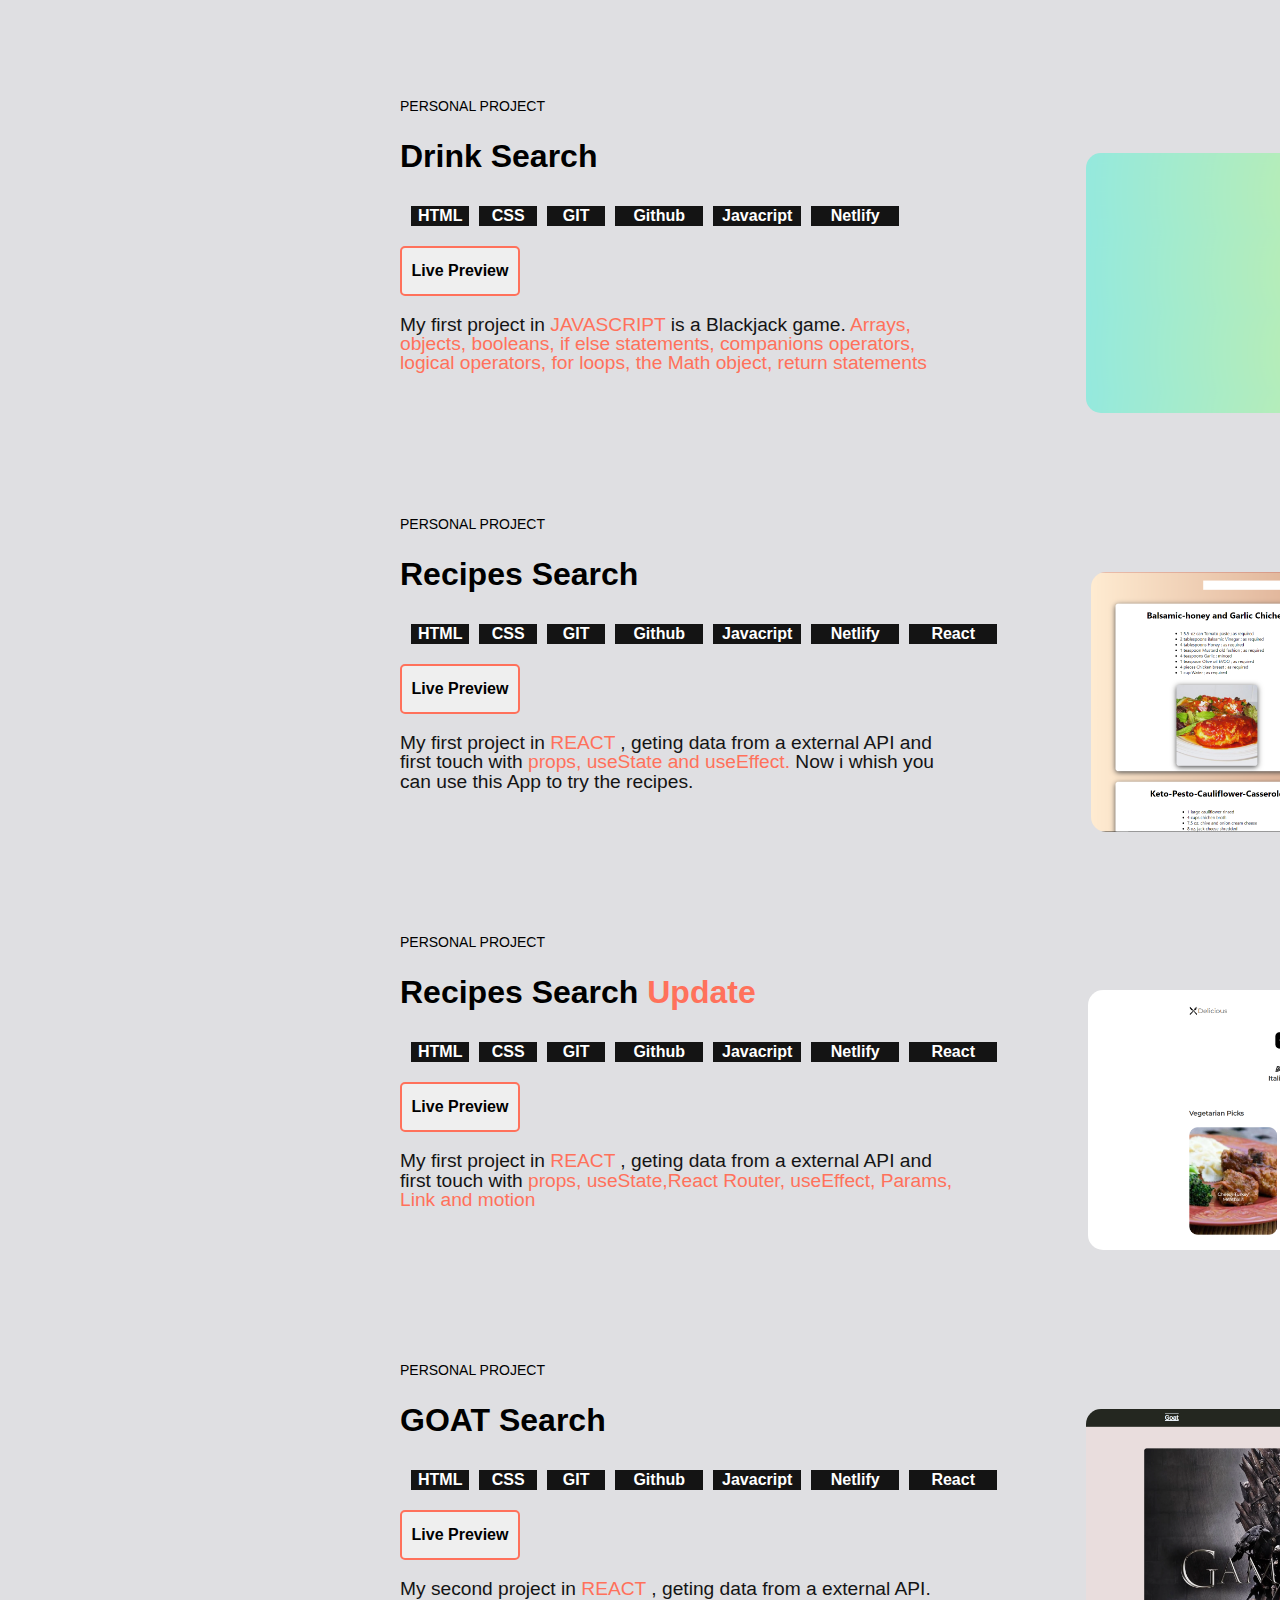
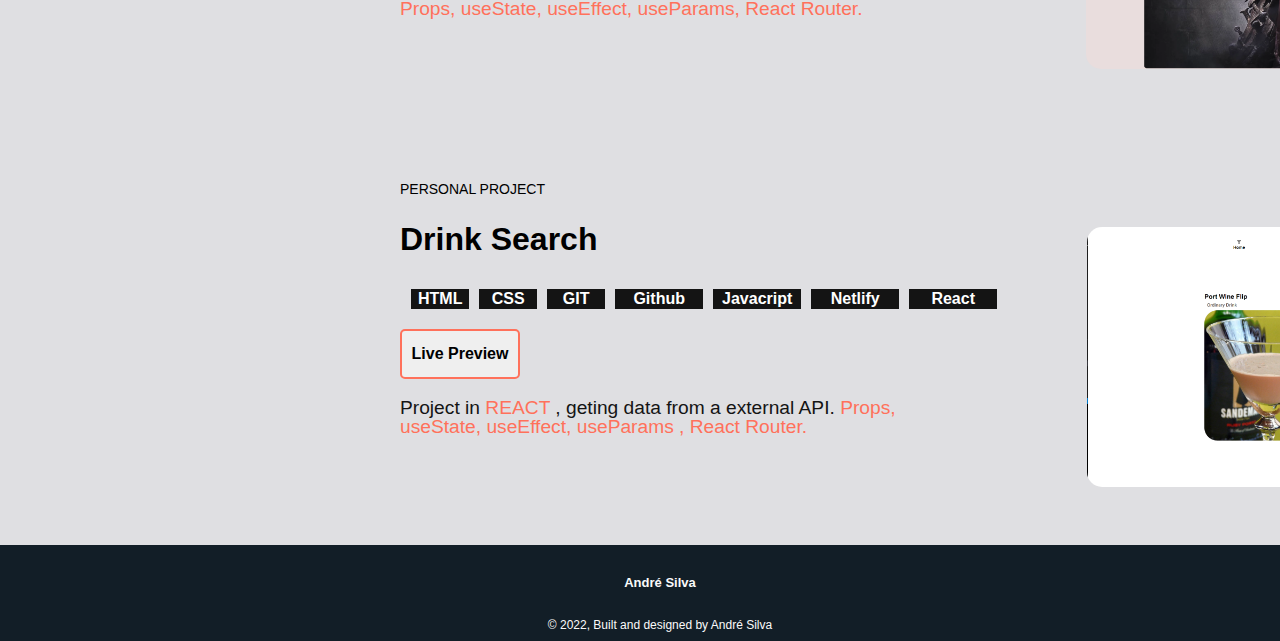
==== commit 9ae0f0f4: "bj commit" ====
--- a/index.html
+++ b/index.html
@@ -148,6 +148,32 @@
     <div class="projects">
       <div class="project">
         PERSONAL PROJECT
+        <h1 style="margin-bottom:30px;font-size: 2rem;">Drink Search</h1>
+        <div class="skills">
+          <div class="skill2"> HTML </div>
+          <div class="skill3"> CSS </div>
+          <div class="skill3"> GIT </div>
+          <div class="skill4"> Github </div>
+          <div class="skill4"> Javacript</div>
+          <div class="skill4"> Netlify </div>
+
+        </div>
+        <button class="btn"> <a href="https://black-jack-gam3.netlify.app/" target="_blank"
+            rel="noopener noreferrer">Live
+            Preview</a> </button>
+        <p> My first project in <span style="color: rgb(255, 113, 91)">JAVASCRIPT</span> is a Blackjack game.
+          <span style="color: rgb(255, 113, 91)">Arrays, objects, booleans, if else statements, companions operators,
+            logical operators, for loops, the Math object, return statements</span>
+        </p>
+      </div>
+      <div class="block-left">
+        <img class="img-proj" src="/img/blackjack.png" alt="" srcset="">.
+        </p>
+      </div>
+    </div>
+    <div class="projects">
+      <div class="project">
+        PERSONAL PROJECT
         <h1 style="margin-bottom:30px;font-size: 2rem;">Recipes Search</h1>
         <div class="skills">
           <div class="skill2"> HTML </div>
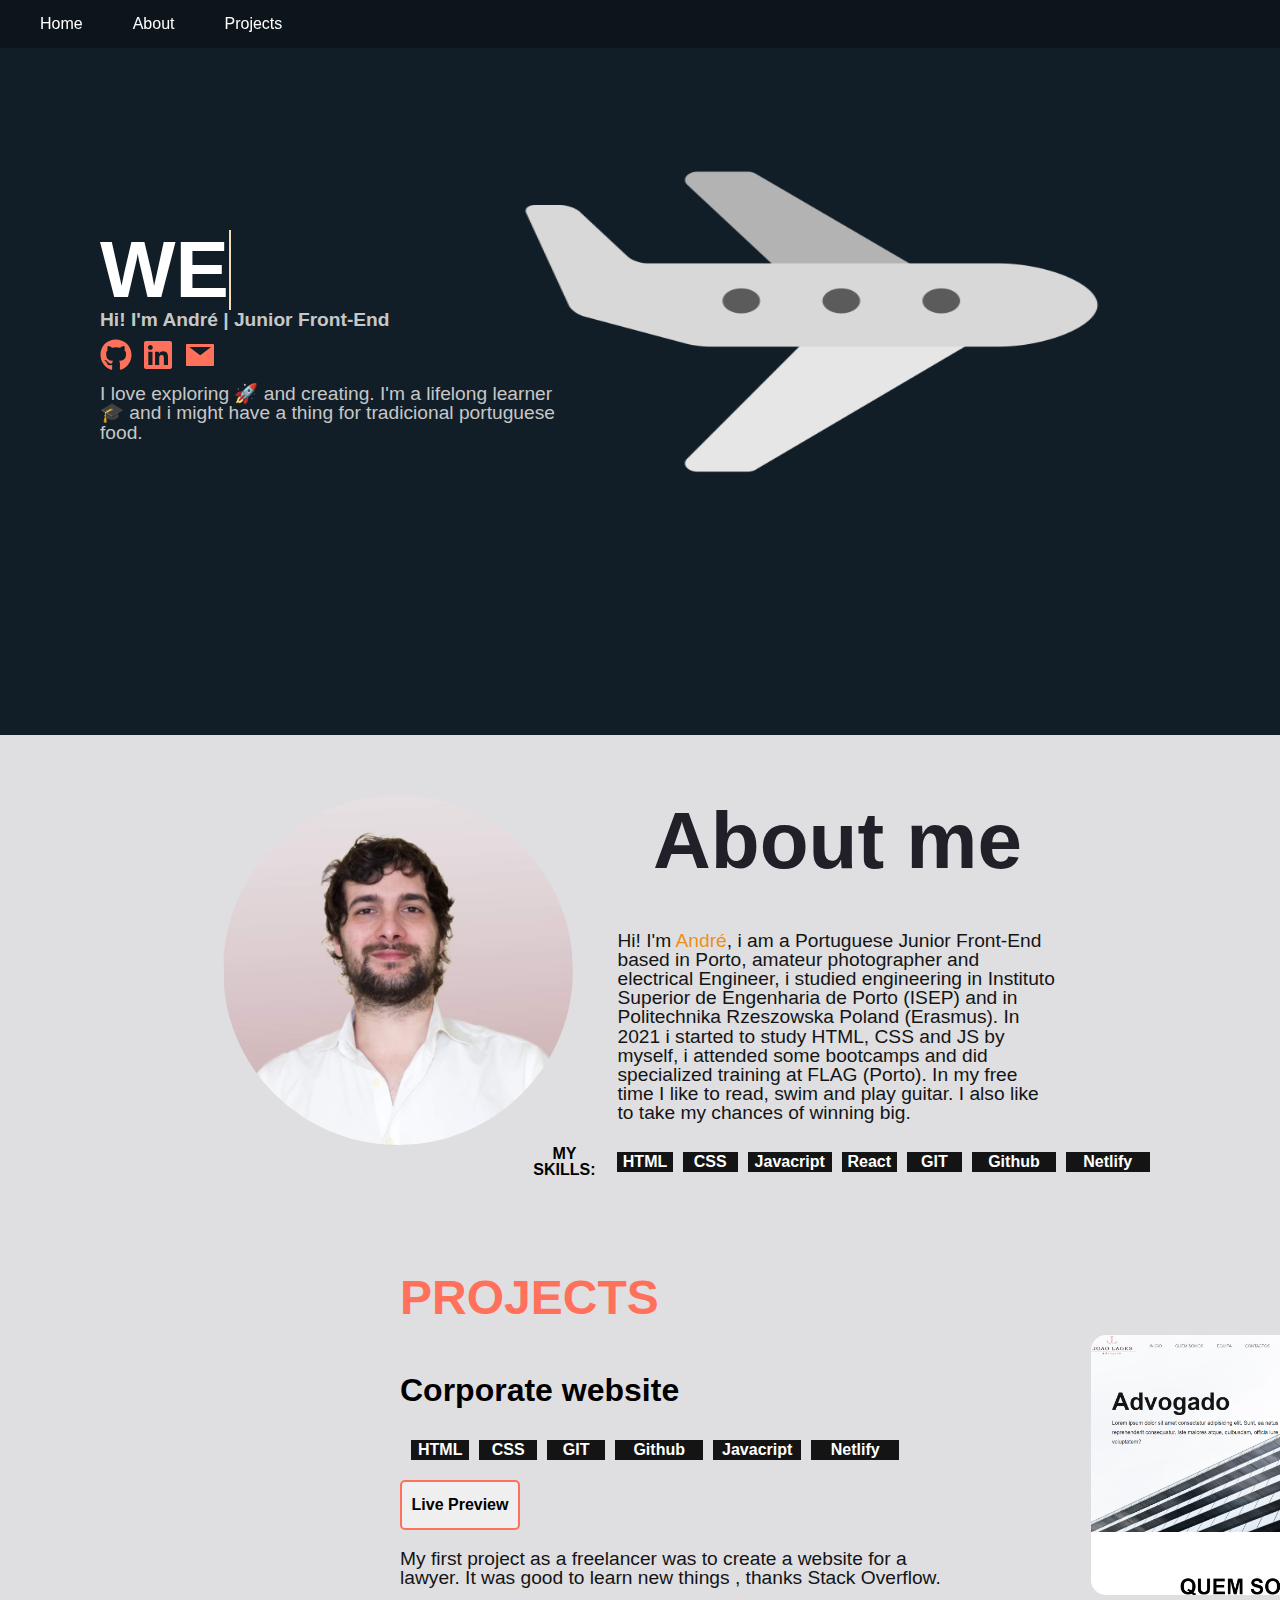
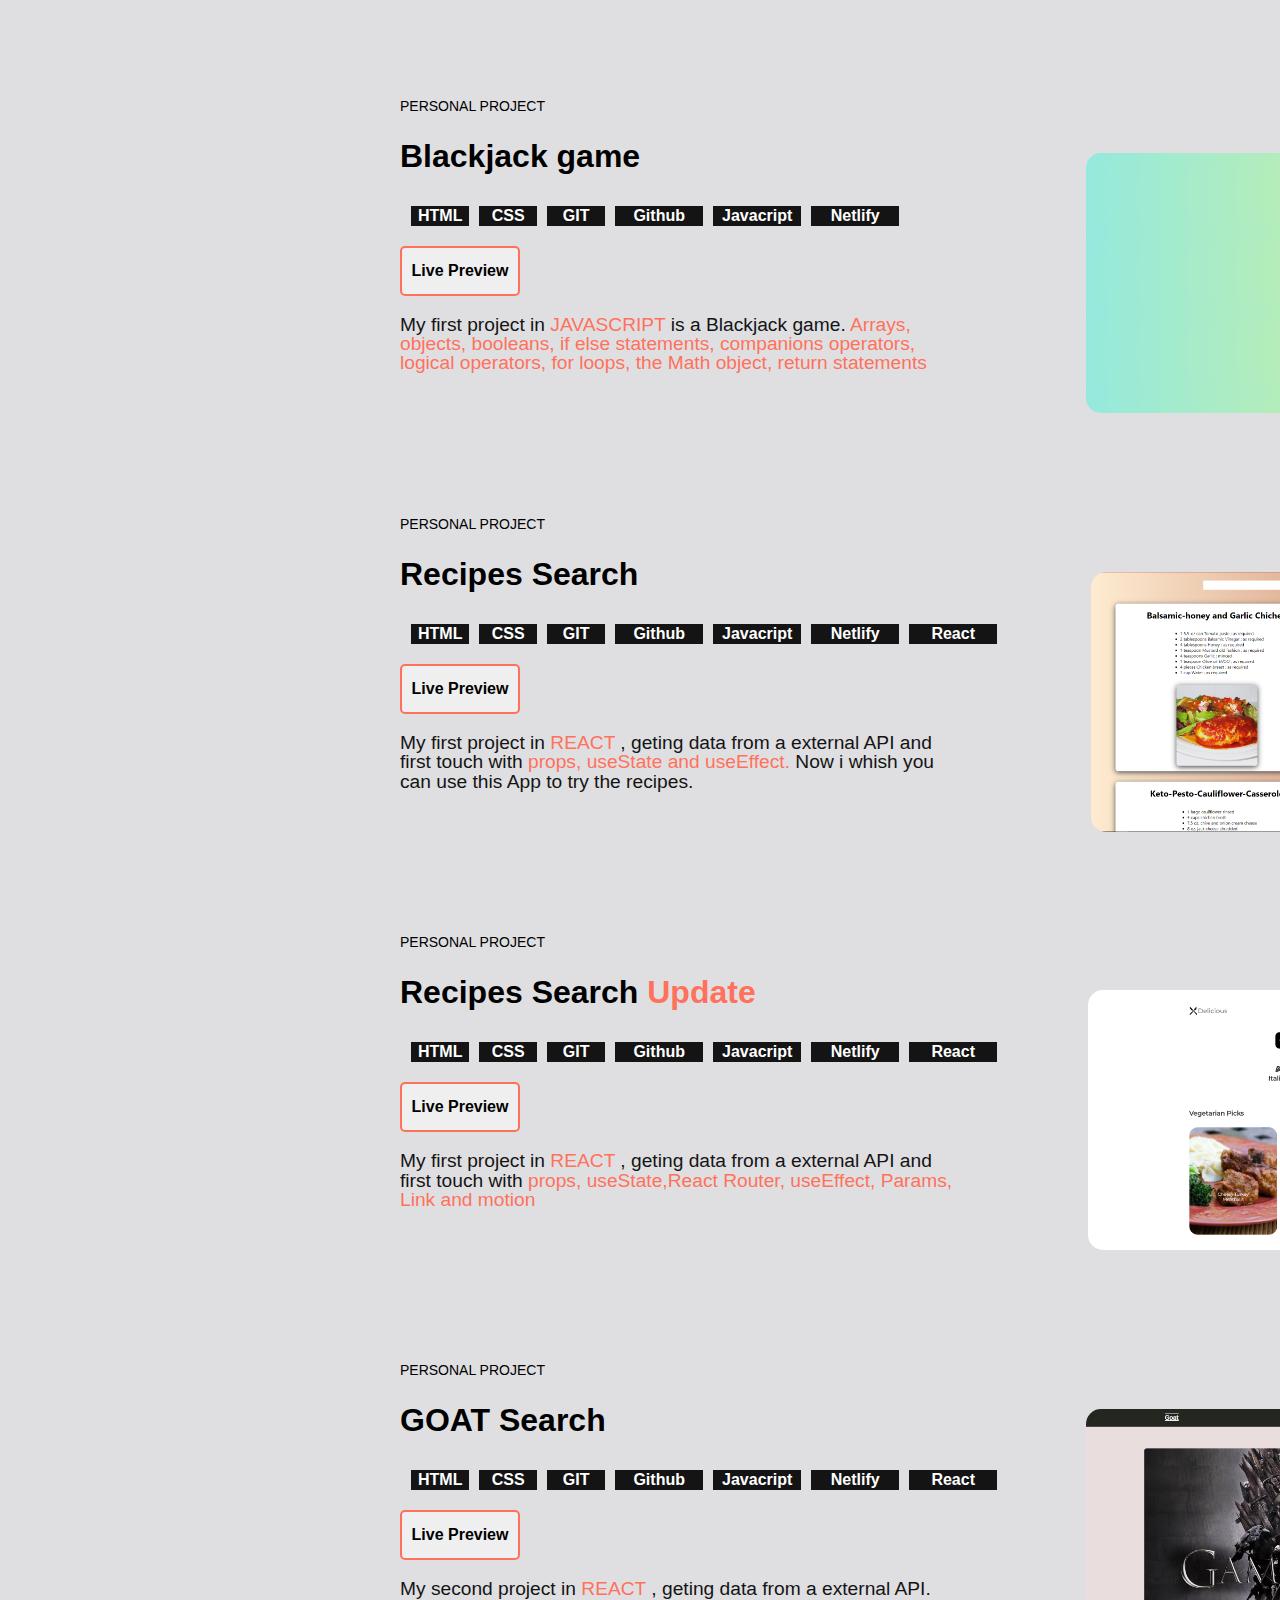
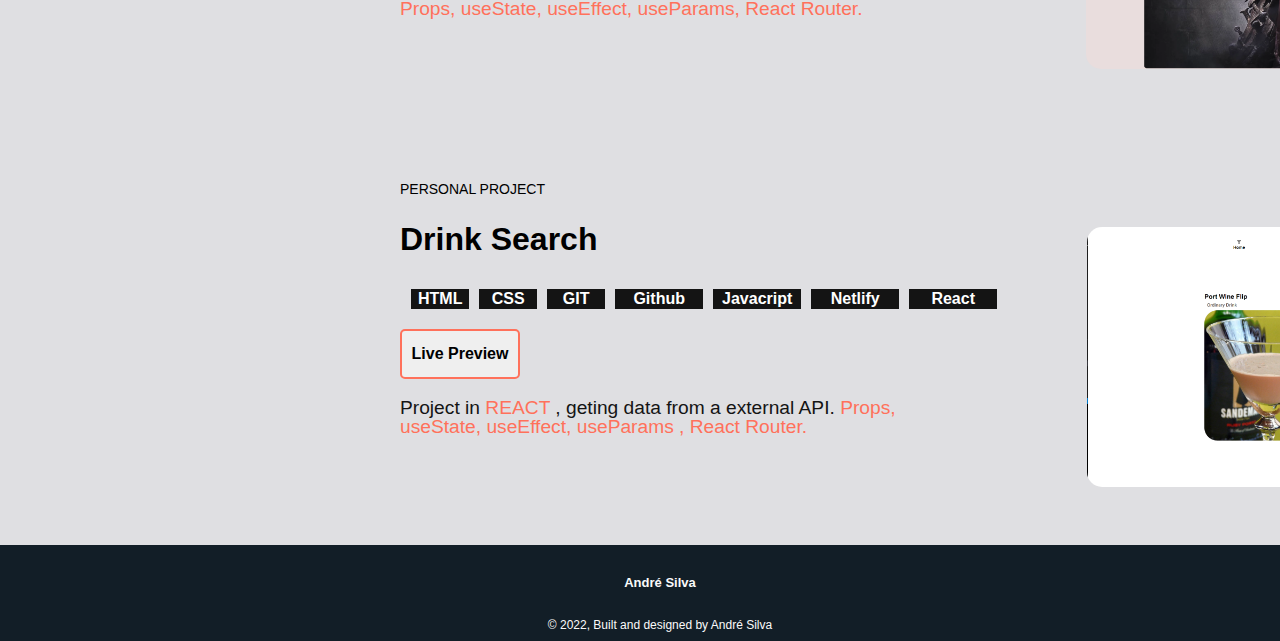
==== commit cf0b8921: "bj-1 commit" ====
--- a/index.html
+++ b/index.html
@@ -148,7 +148,7 @@
     <div class="projects">
       <div class="project">
         PERSONAL PROJECT
-        <h1 style="margin-bottom:30px;font-size: 2rem;">Drink Search</h1>
+        <h1 style="margin-bottom:30px;font-size: 2rem;">Blackjack game</h1>
         <div class="skills">
           <div class="skill2"> HTML </div>
           <div class="skill3"> CSS </div>
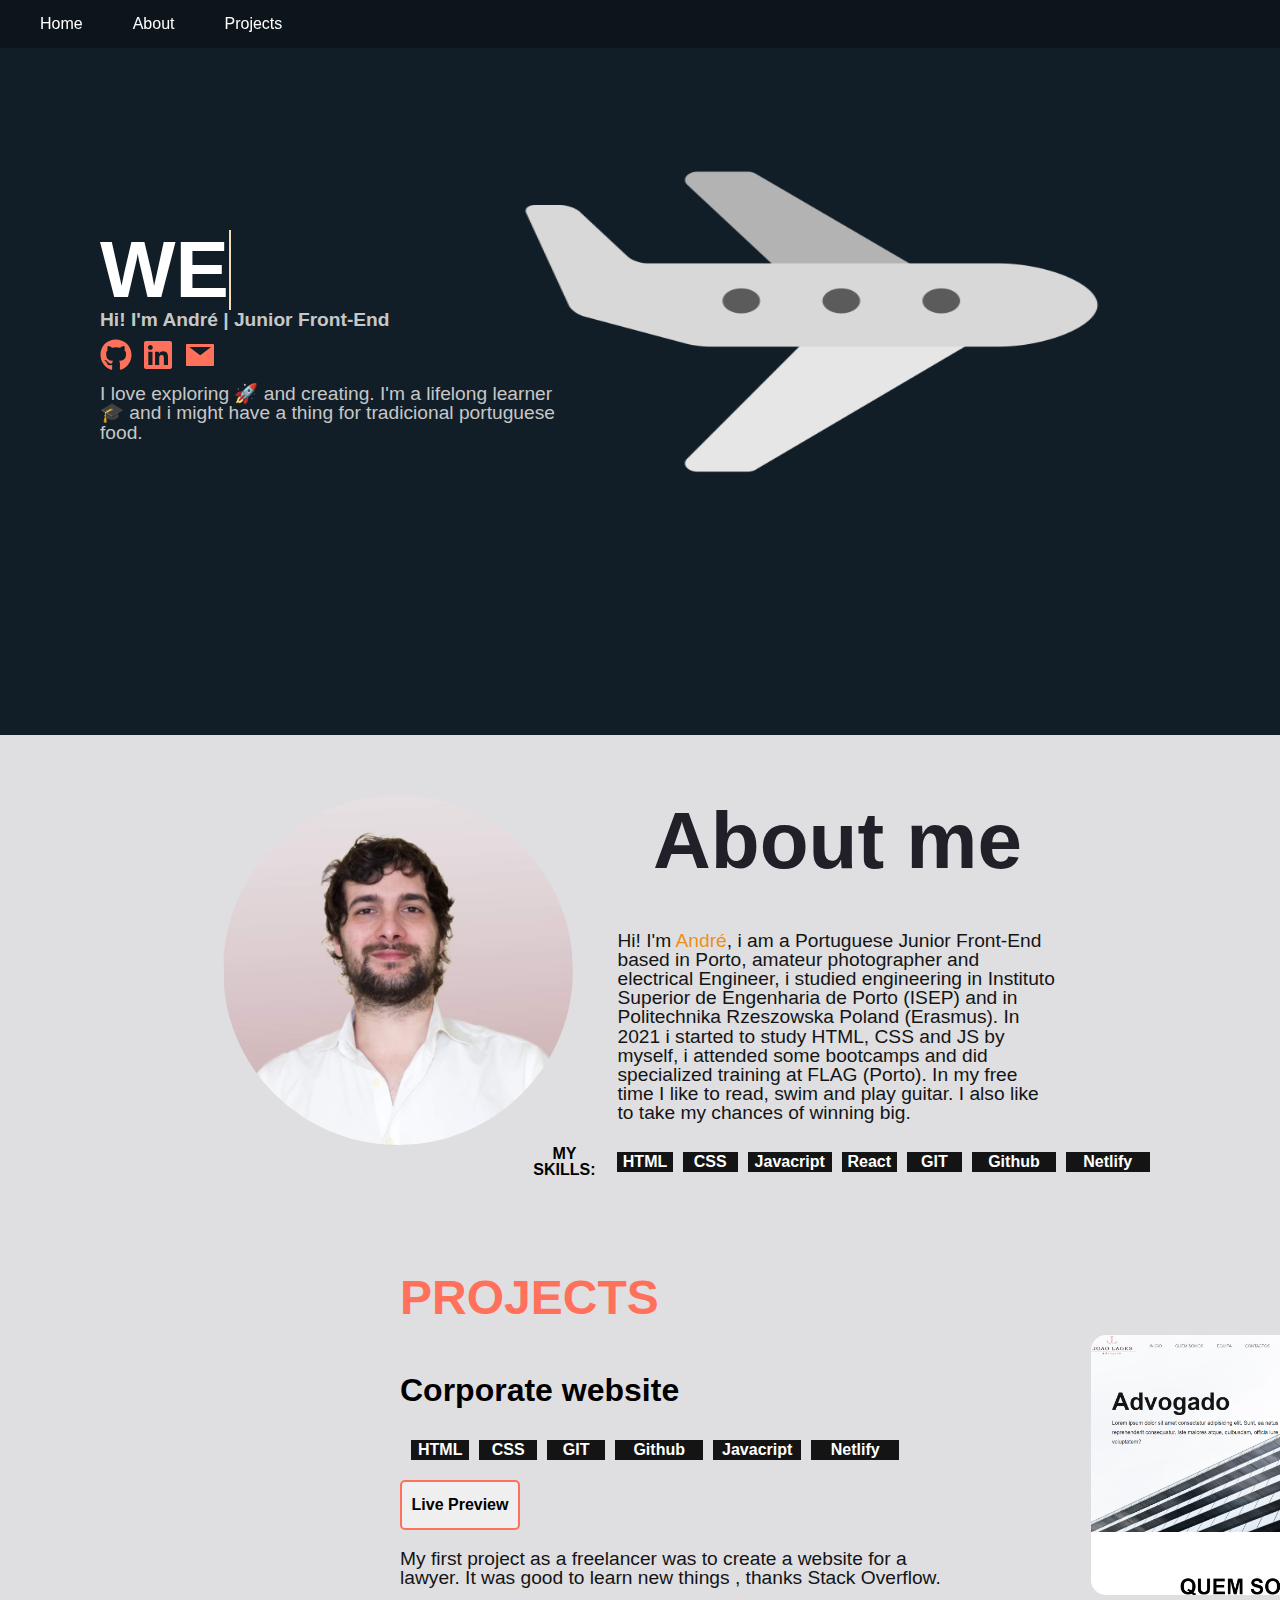
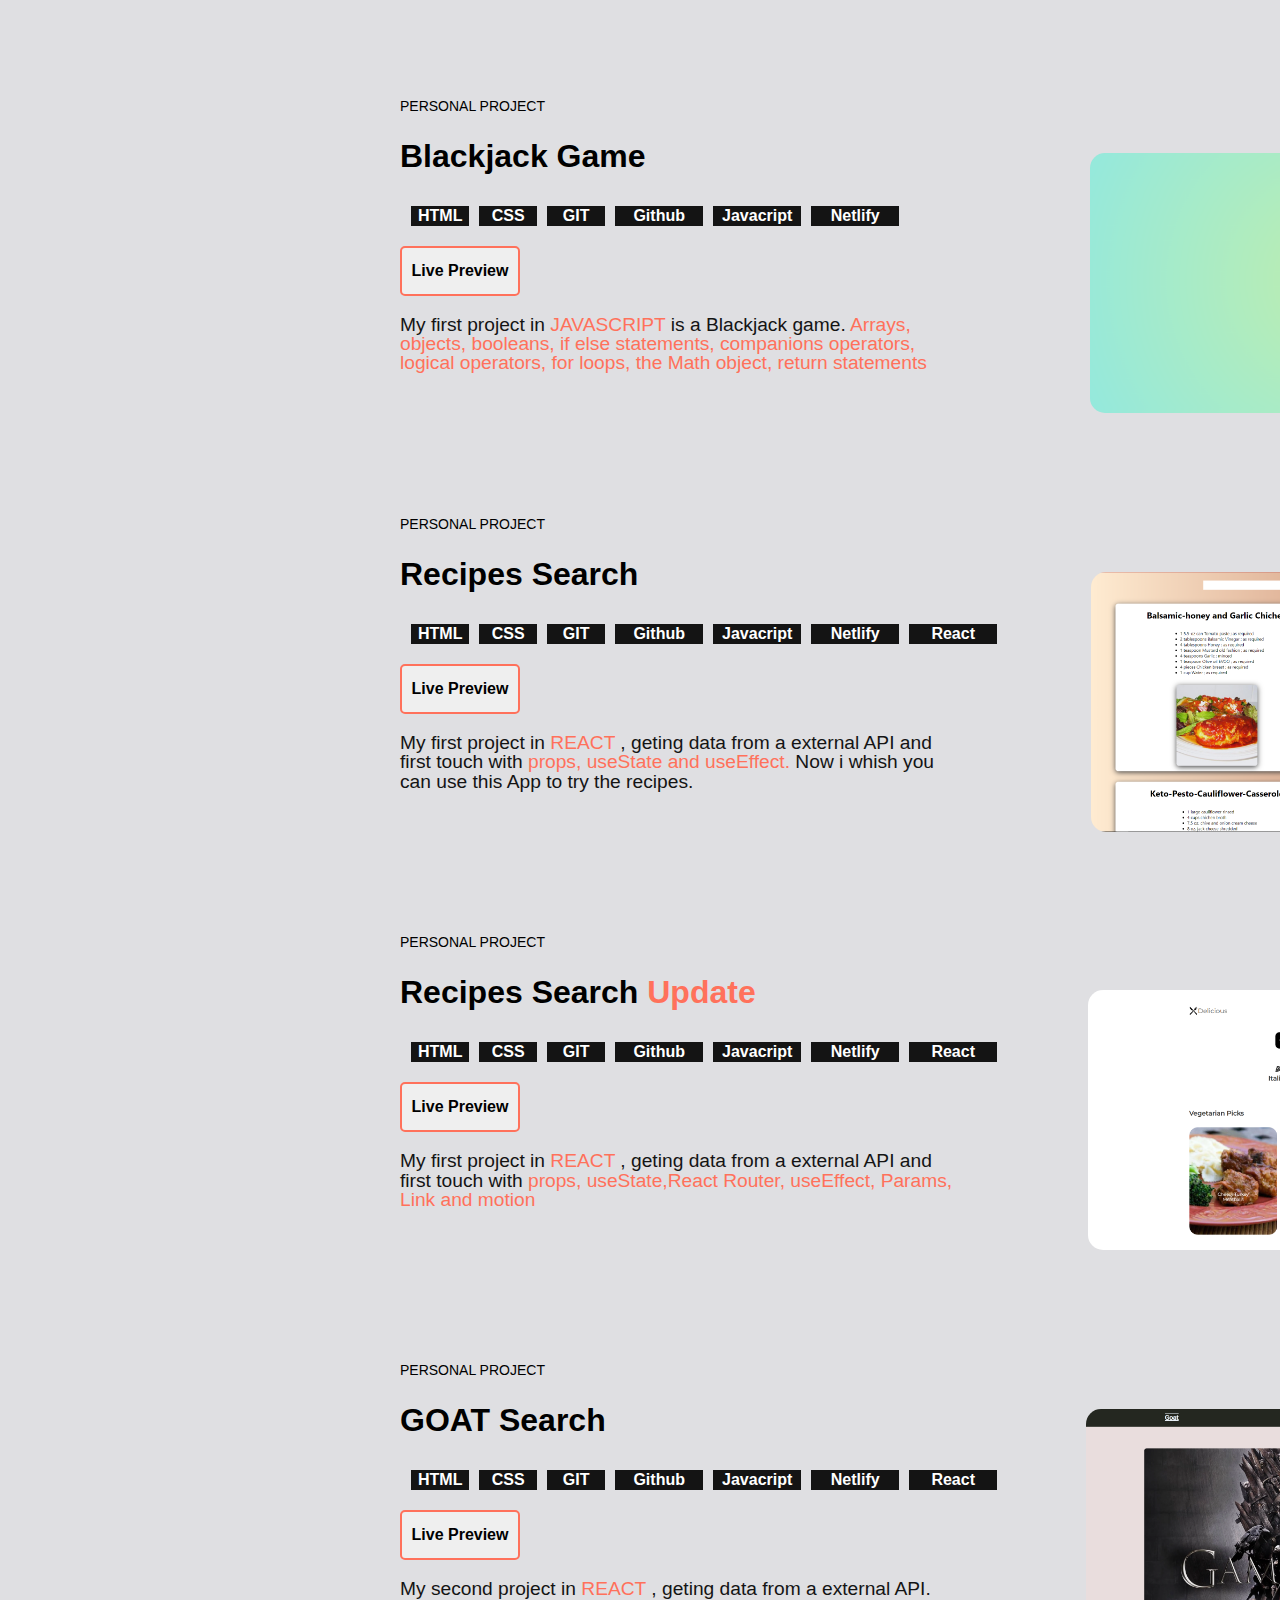
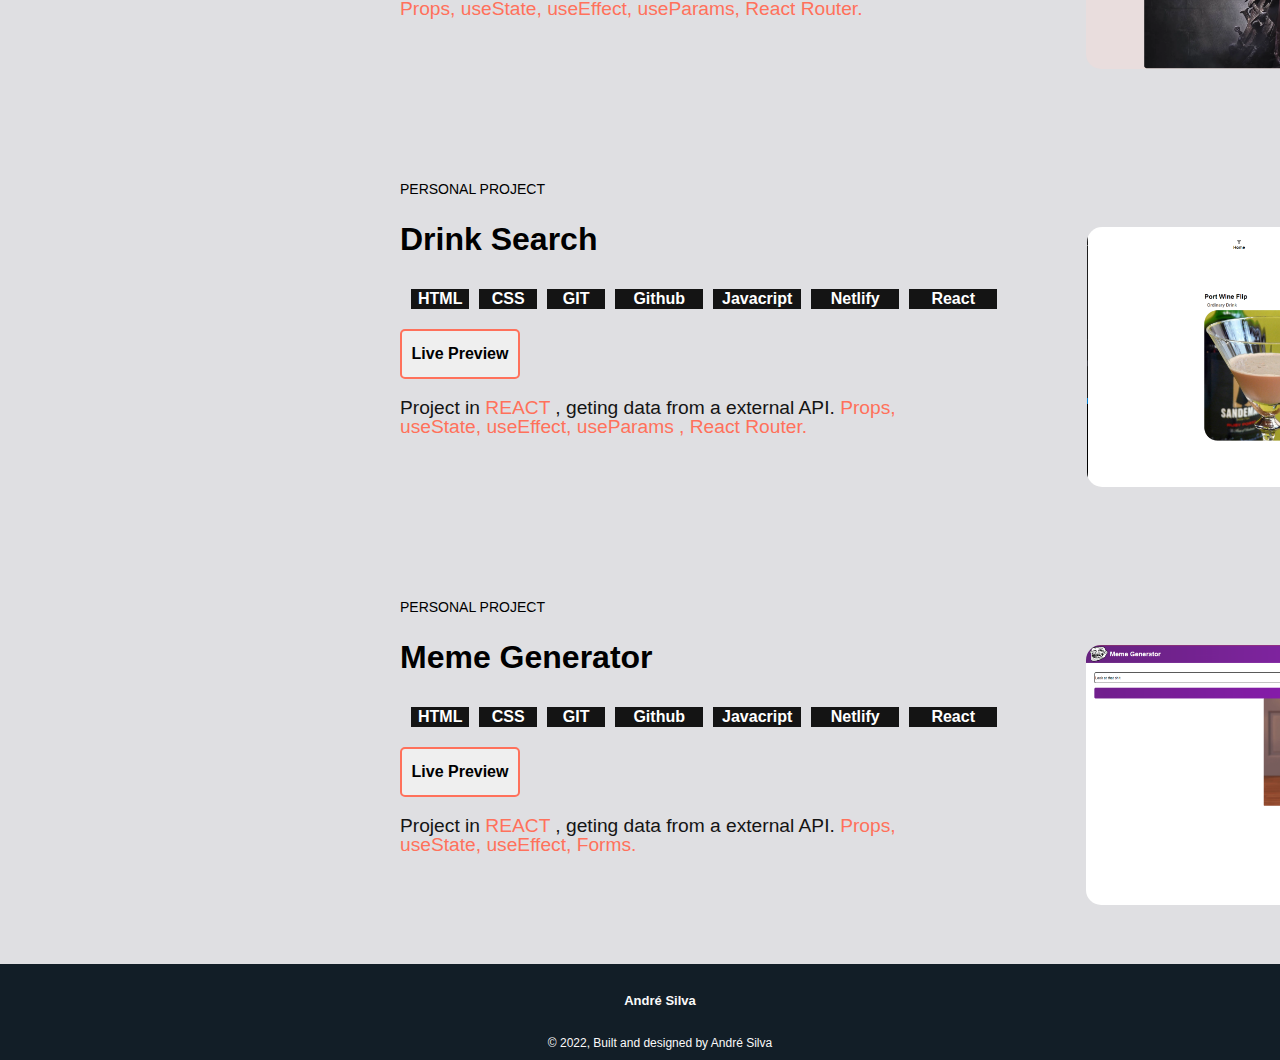
==== commit e56ebd0f: "meme page  commit" ====
--- a/index.html
+++ b/index.html
@@ -148,7 +148,7 @@
     <div class="projects">
       <div class="project">
         PERSONAL PROJECT
-        <h1 style="margin-bottom:30px;font-size: 2rem;">Blackjack game</h1>
+        <h1 style="margin-bottom:30px;font-size: 2rem;">Blackjack Game</h1>
         <div class="skills">
           <div class="skill2"> HTML </div>
           <div class="skill3"> CSS </div>
@@ -269,6 +269,30 @@
       </div>
       <div class="block-left">
         <img class="img-proj" src="/img/drink.png" alt="" srcset="">.
+        </p>
+      </div>
+    </div>
+    <div class="projects">
+      <div class="project">
+        PERSONAL PROJECT
+        <h1 style="margin-bottom:30px;font-size: 2rem;">Meme Generator</h1>
+        <div class="skills">
+          <div class="skill2"> HTML </div>
+          <div class="skill3"> CSS </div>
+          <div class="skill3"> GIT </div>
+          <div class="skill4"> Github </div>
+          <div class="skill4"> Javacript</div>
+          <div class="skill4"> Netlify </div>
+          <div class="skill4"> React </div>
+        </div>
+        <button class="btn"> <a href="https://memegenerat0r.netlify.app/" target="_blank" rel="noopener noreferrer">Live
+            Preview</a> </button>
+        <p> Project in <span style="color: rgb(255, 113, 91)">REACT</span> , geting data from a external API.
+          <span style="color: rgb(255, 113, 91)">Props, useState, useEffect, Forms.</span>
+        </p>
+      </div>
+      <div class="block-left">
+        <img class="img-proj" src="/img/memegene.png" alt="" srcset="">.
         </p>
       </div>
     </div>
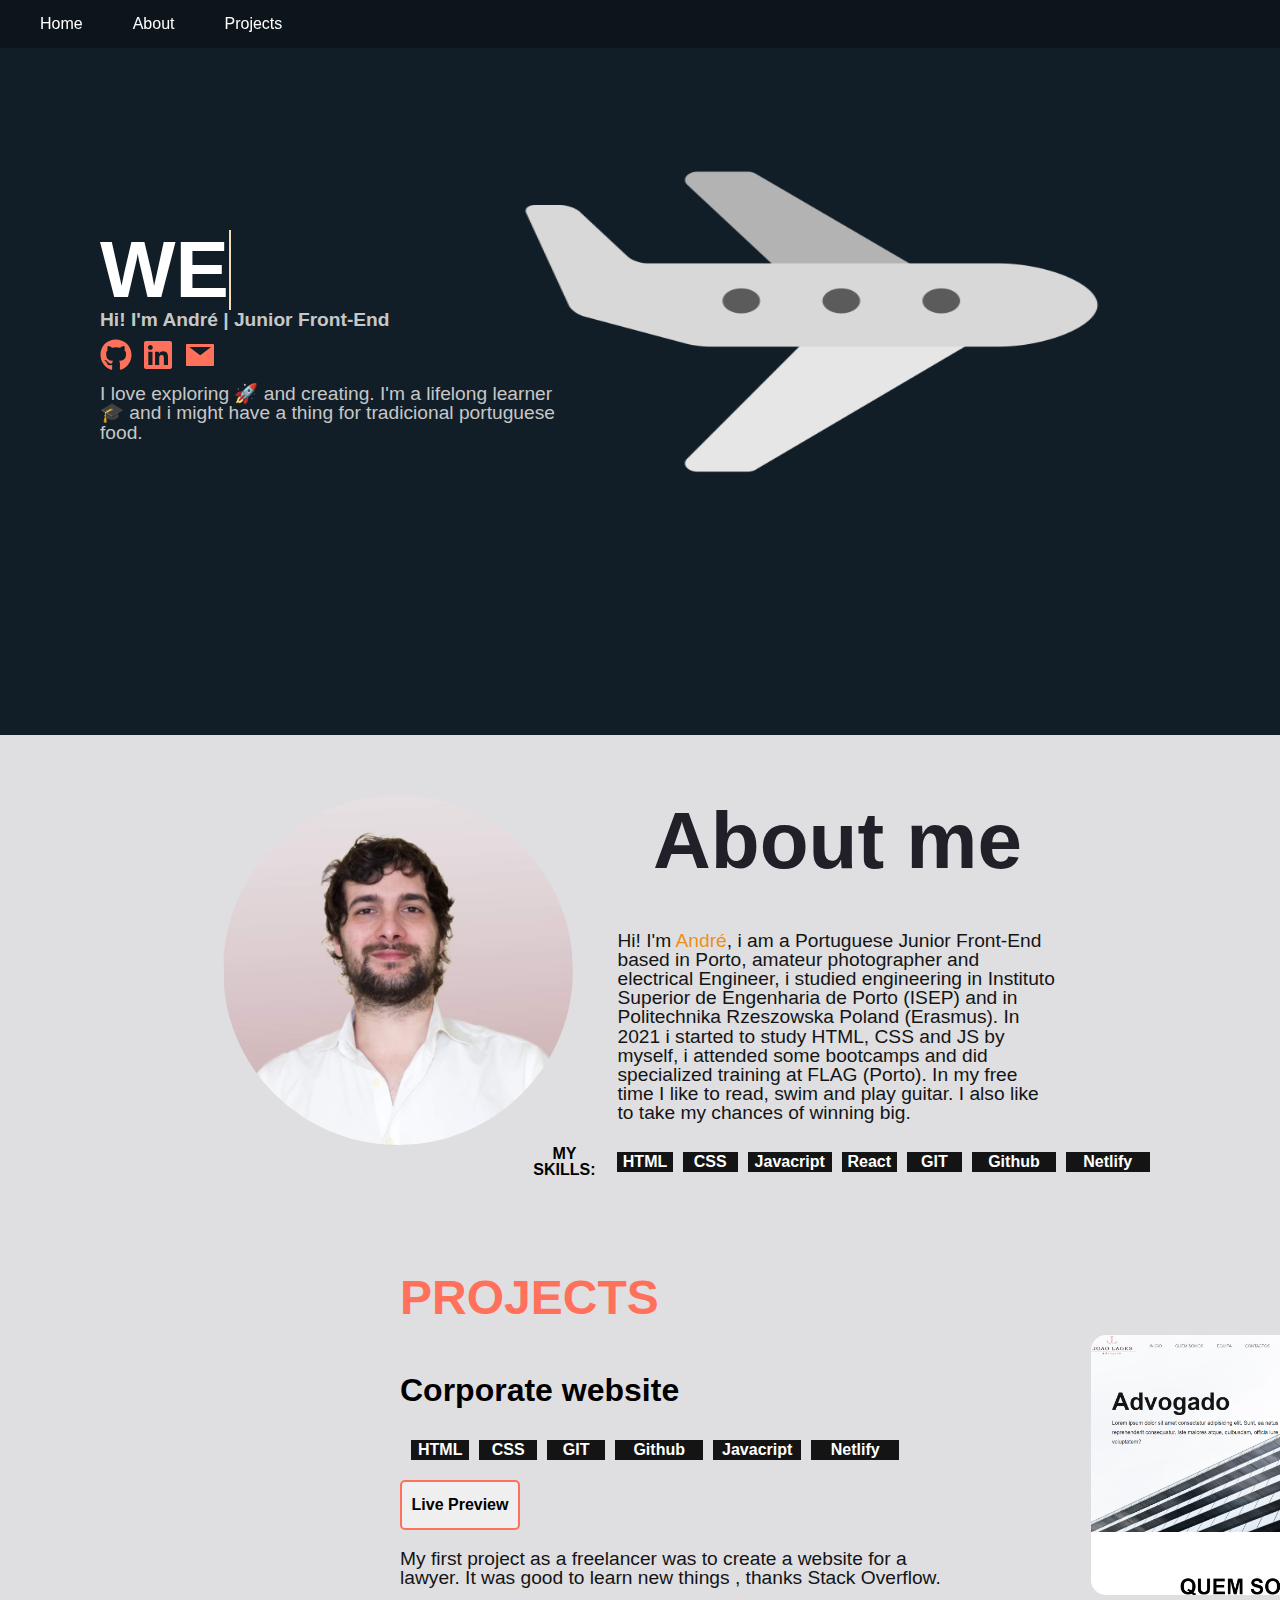
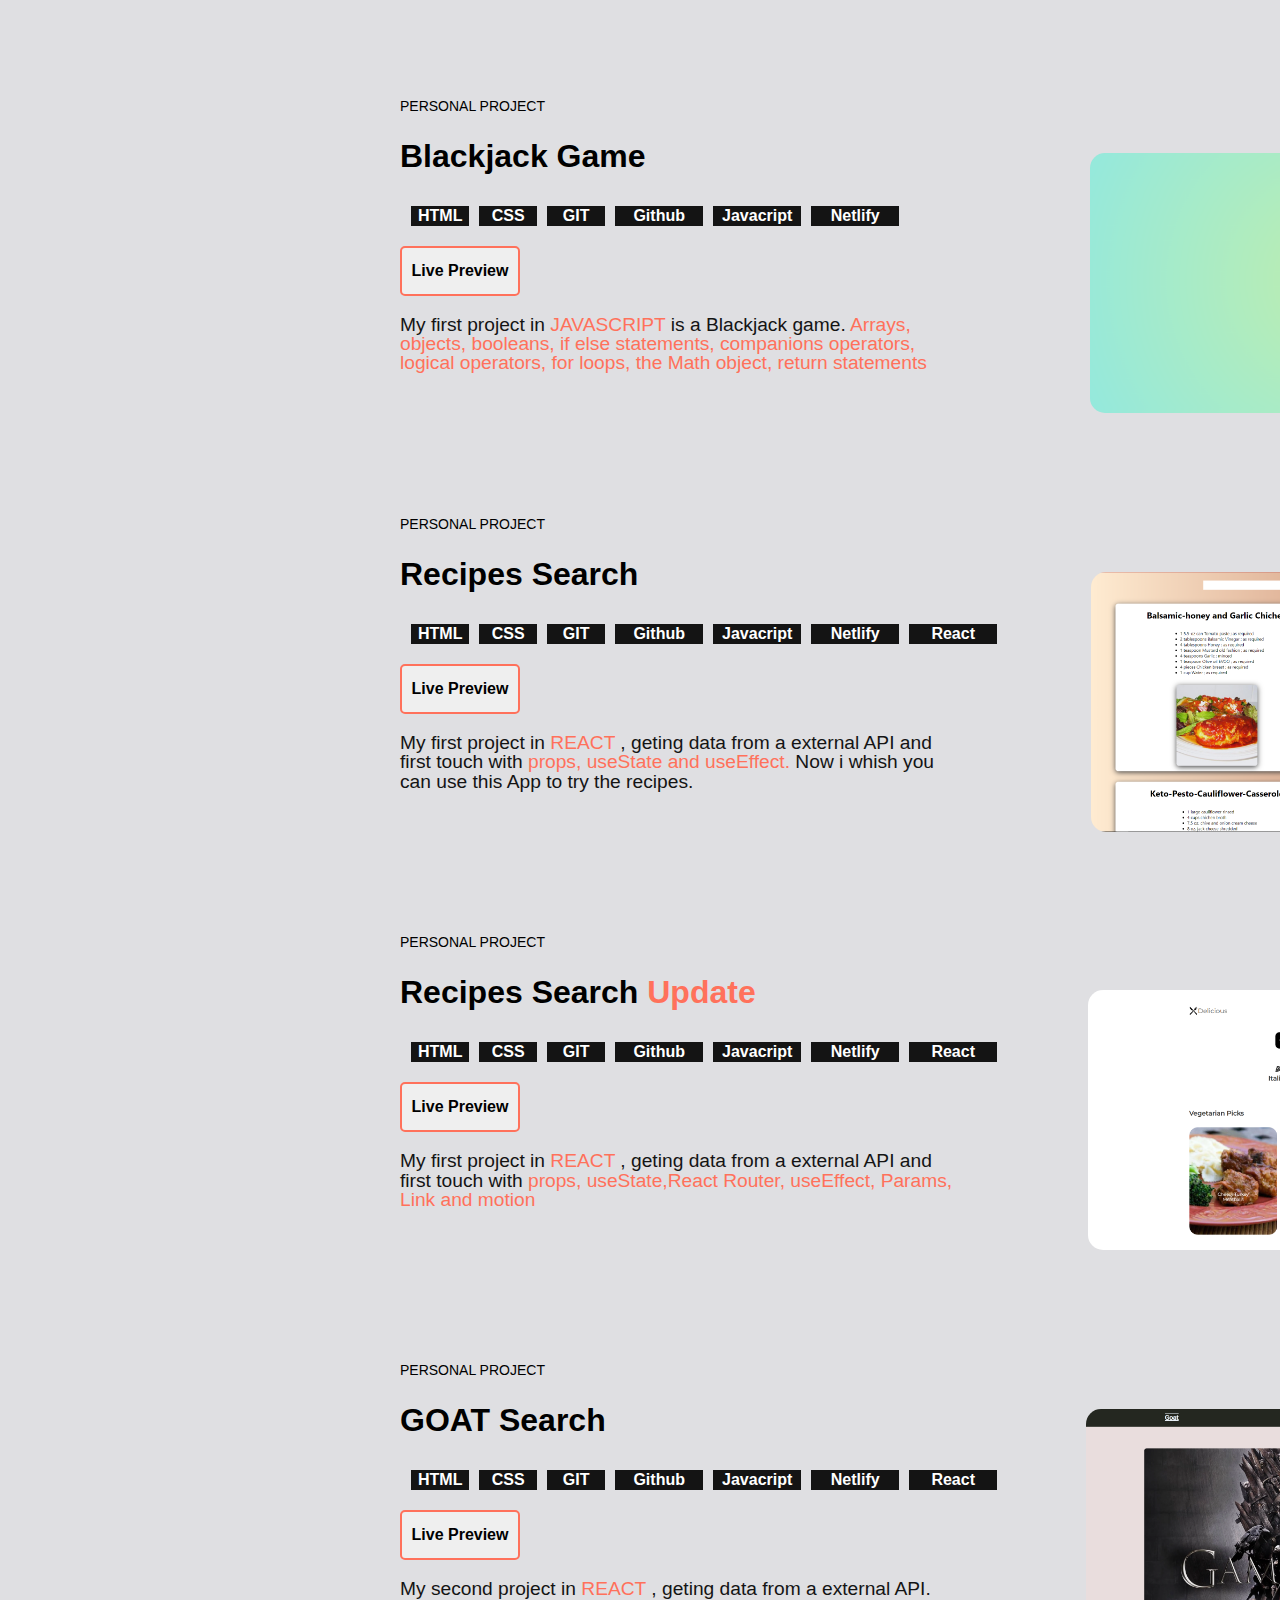
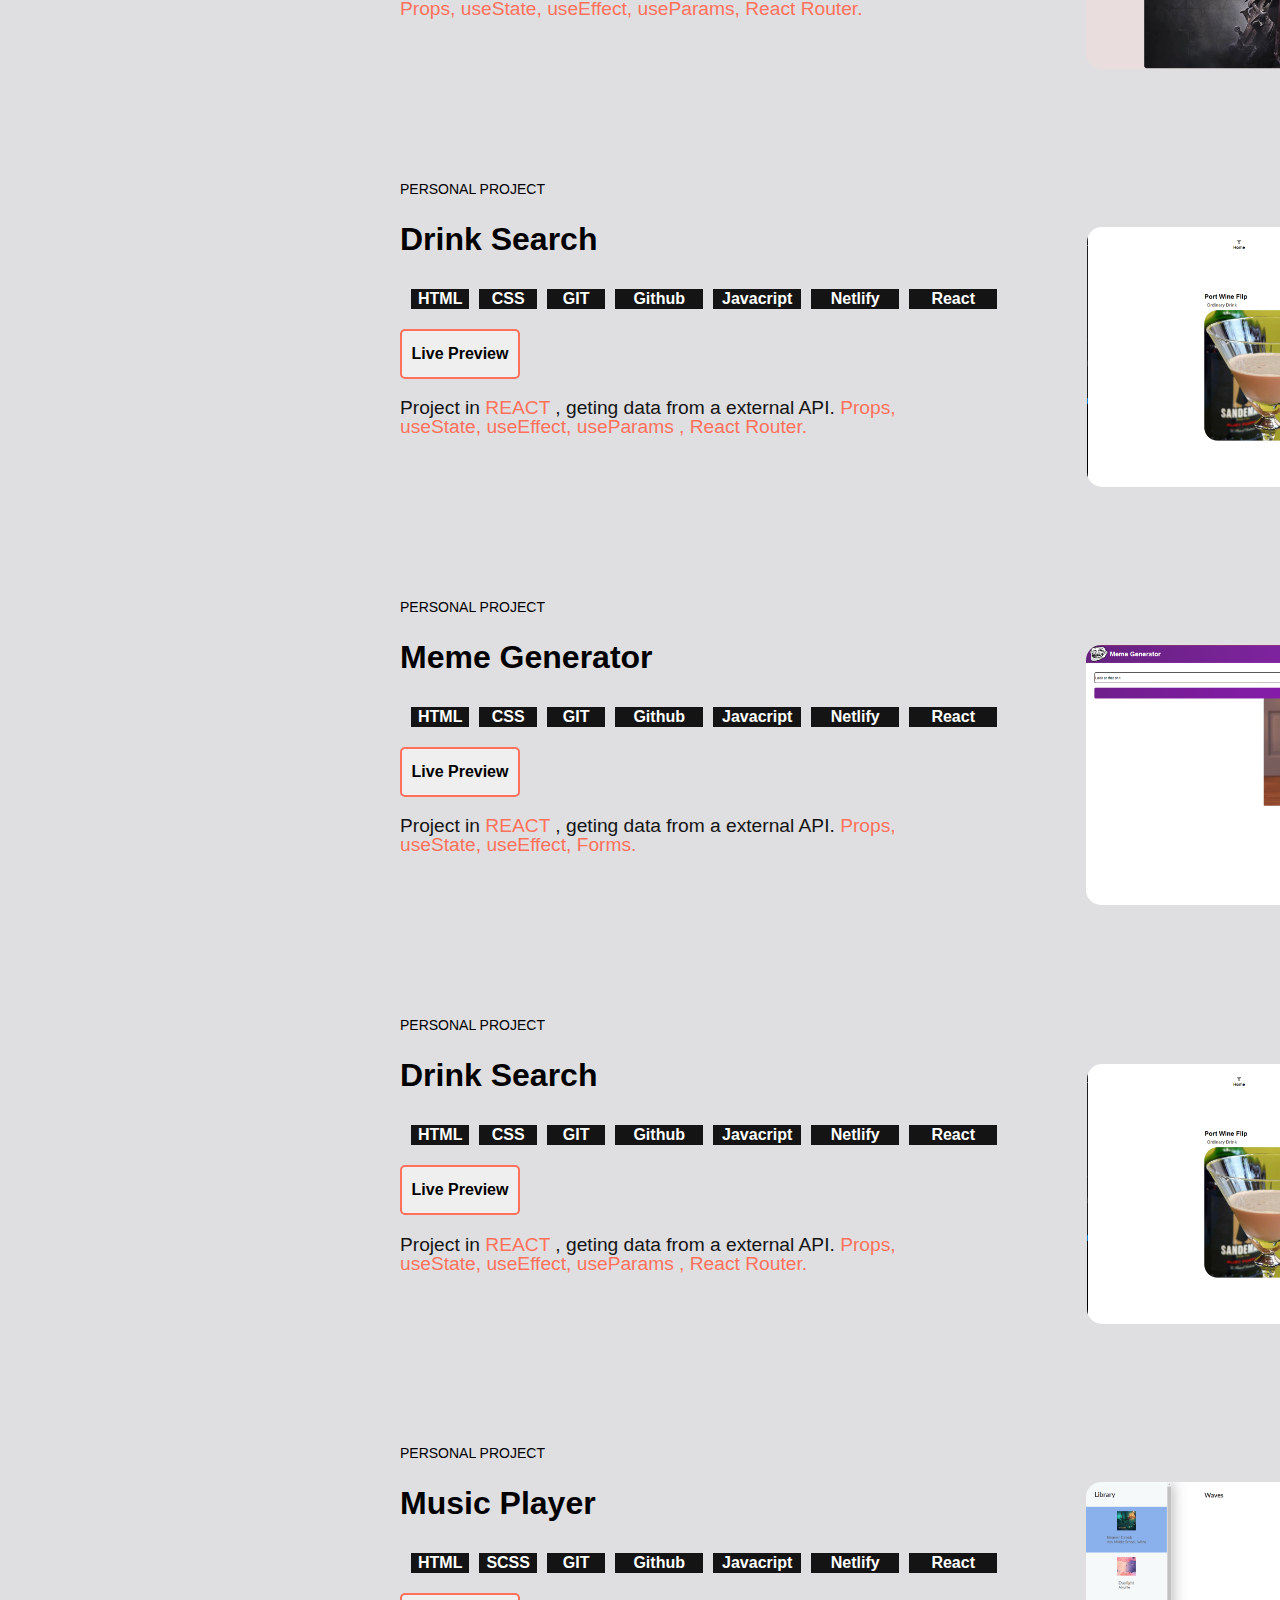
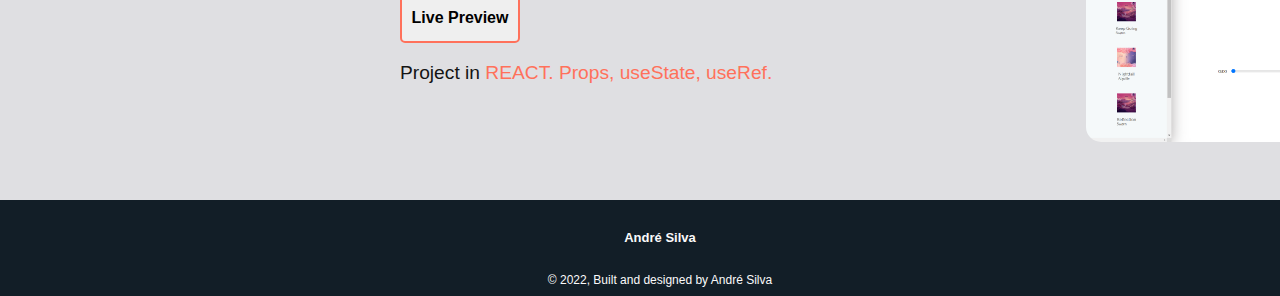
==== commit 5901c65e: "music commit" ====
--- a/index.html
+++ b/index.html
@@ -296,6 +296,54 @@
         </p>
       </div>
     </div>
+    <div class="projects">
+      <div class="project">
+        PERSONAL PROJECT
+        <h1 style="margin-bottom:30px;font-size: 2rem;">Drink Search</h1>
+        <div class="skills">
+          <div class="skill2"> HTML </div>
+          <div class="skill3"> CSS </div>
+          <div class="skill3"> GIT </div>
+          <div class="skill4"> Github </div>
+          <div class="skill4"> Javacript</div>
+          <div class="skill4"> Netlify </div>
+          <div class="skill4"> React </div>
+        </div>
+        <button class="btn"> <a href="https://mydrinkapp.netlify.app/" target="_blank" rel="noopener noreferrer">Live
+            Preview</a> </button>
+        <p> Project in <span style="color: rgb(255, 113, 91)">REACT</span> , geting data from a external API.
+          <span style="color: rgb(255, 113, 91)">Props, useState, useEffect, useParams , React Router.</span>
+        </p>
+      </div>
+      <div class="block-left">
+        <img class="img-proj" src="/img/drink.png" alt="" srcset="">.
+        </p>
+      </div>
+    </div>
+    <div class="projects">
+      <div class="project">
+        PERSONAL PROJECT
+        <h1 style="margin-bottom:30px;font-size: 2rem;">Music Player</h1>
+        <div class="skills">
+          <div class="skill2"> HTML </div>
+          <div class="skill3"> SCSS </div>
+          <div class="skill3"> GIT </div>
+          <div class="skill4"> Github </div>
+          <div class="skill4"> Javacript</div>
+          <div class="skill4"> Netlify </div>
+          <div class="skill4"> React </div>
+        </div>
+        <button class="btn"> <a href="https://musicplay3r.netlify.app/" target="_blank" rel="noopener noreferrer">Live
+            Preview</a> </button>
+        <p> Project in <span style="color: rgb(255, 113, 91)">REACT.</span>
+          <span style="color: rgb(255, 113, 91)">Props, useState, useRef.</span>
+        </p>
+      </div>
+      <div class="block-left">
+        <img class="img-proj" src="/img/musicplayer.png" alt="" srcset="">.
+        </p>
+      </div>
+    </div>
   </div>
 
   <footer>
